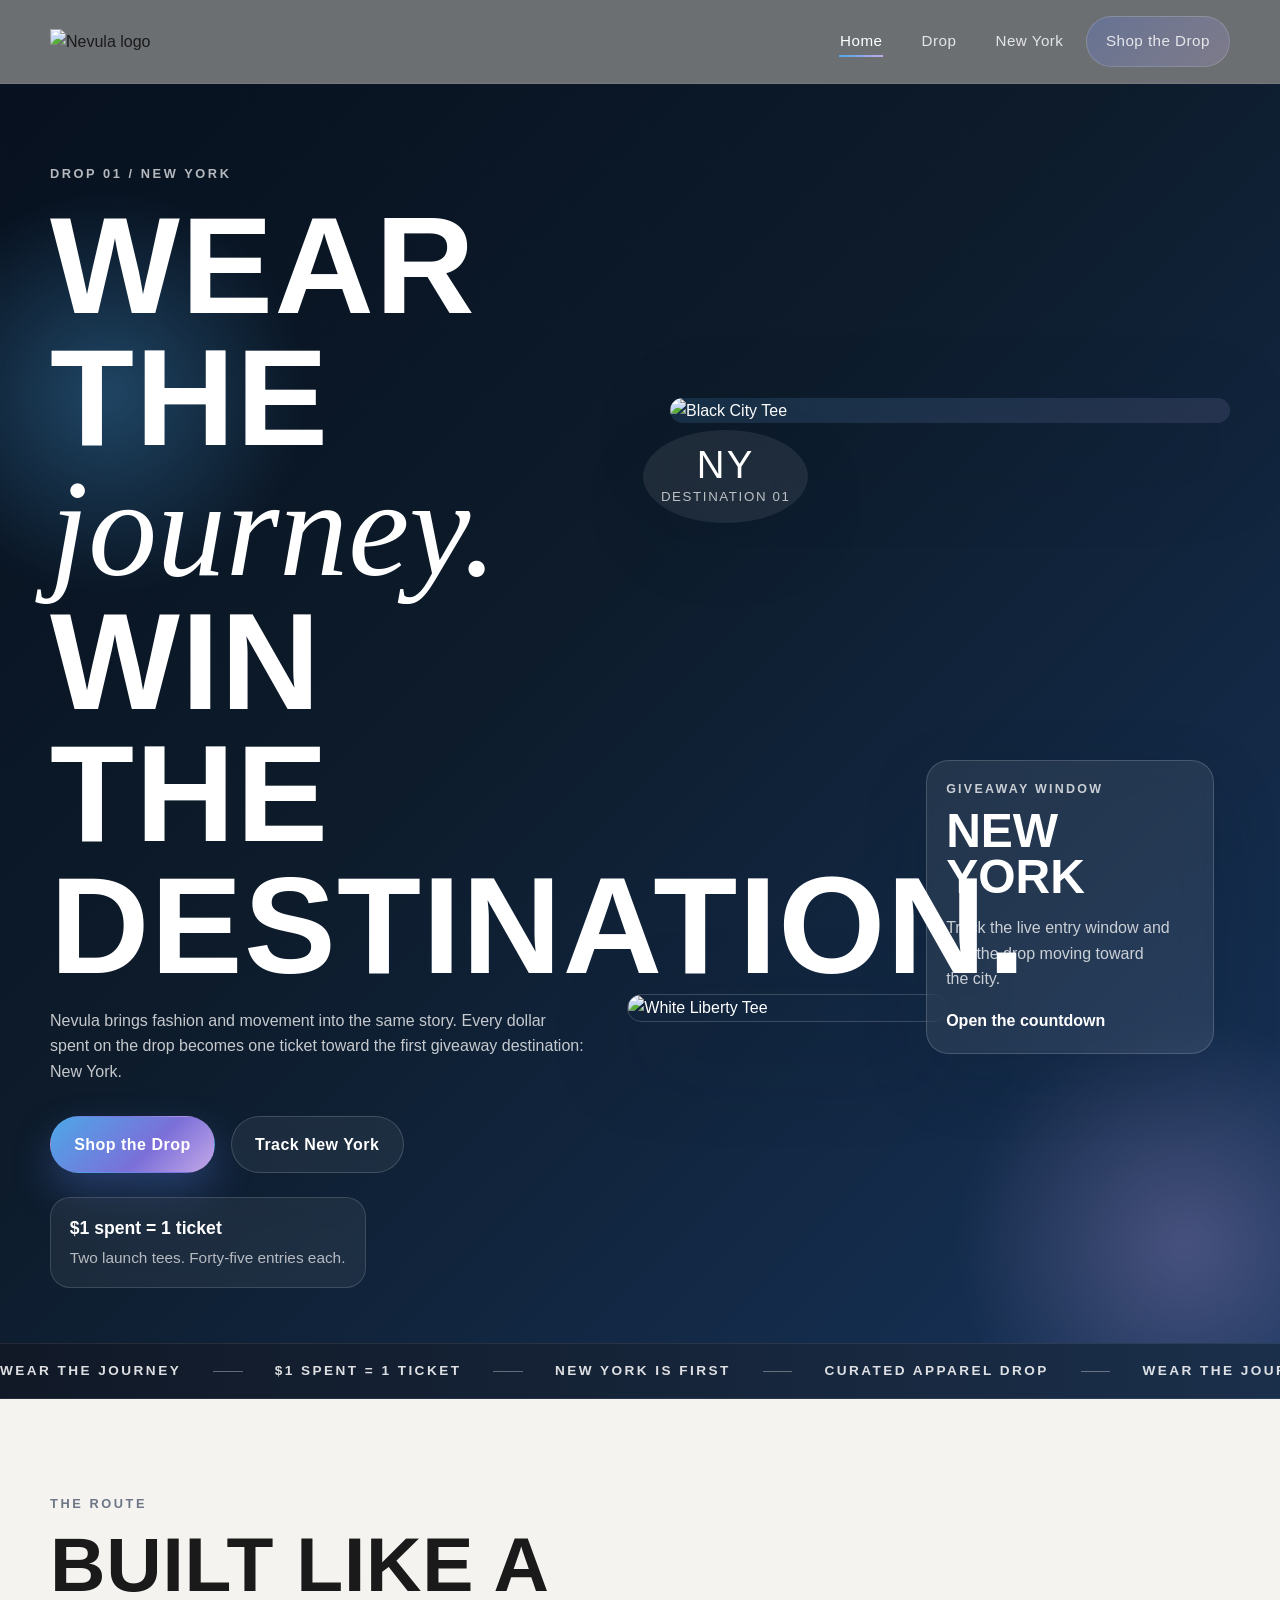
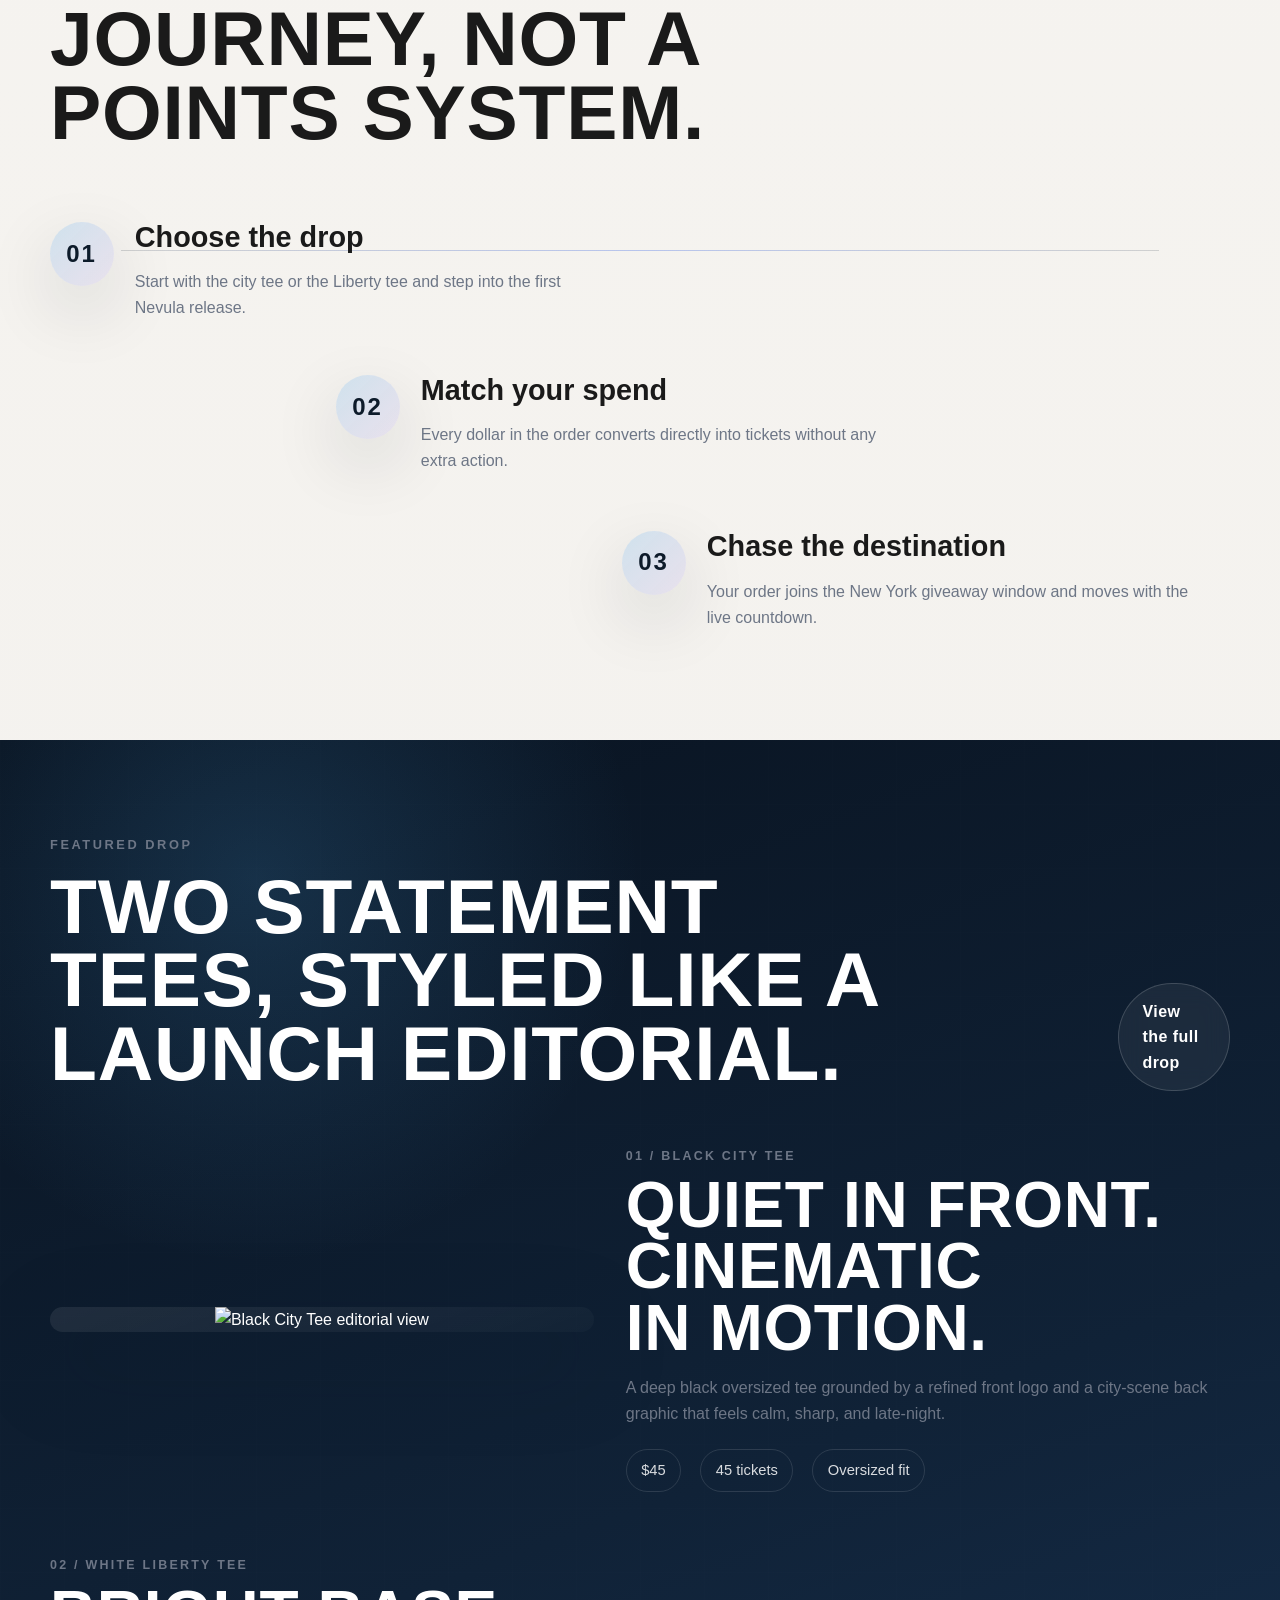
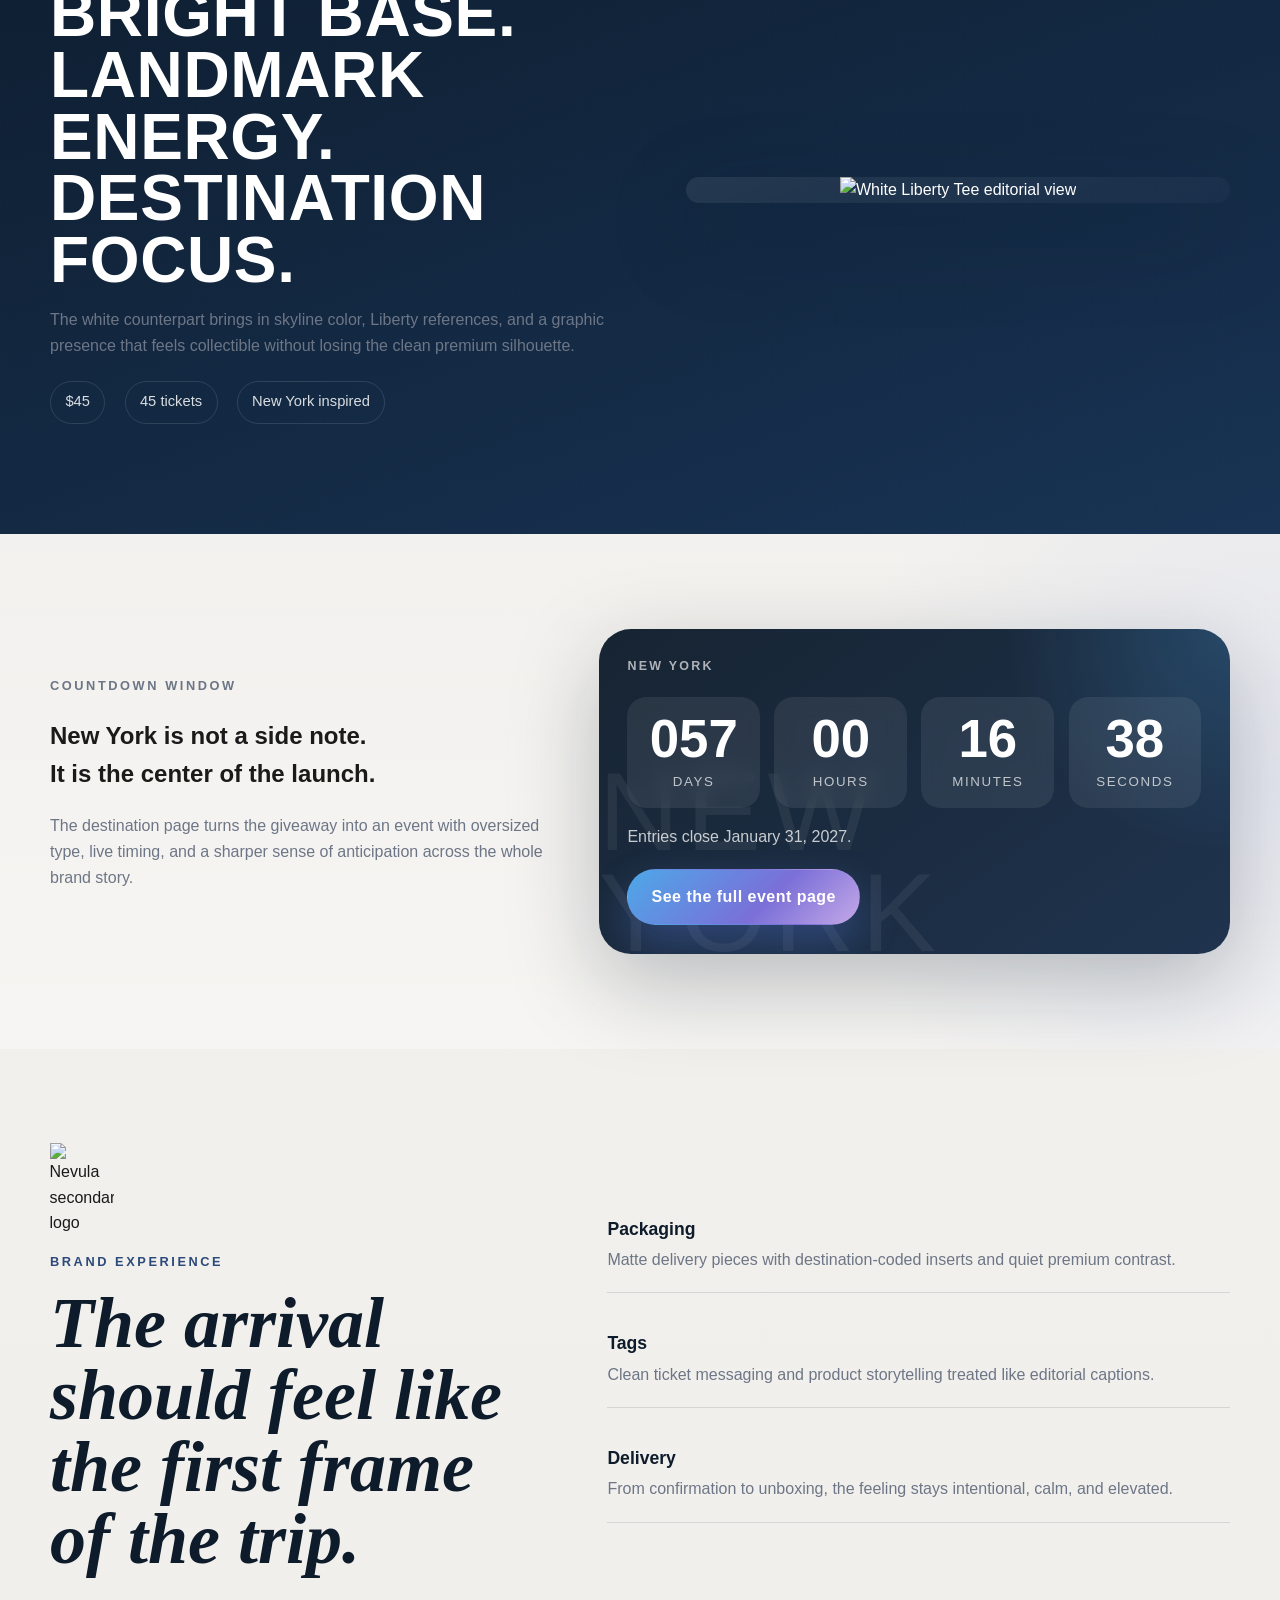
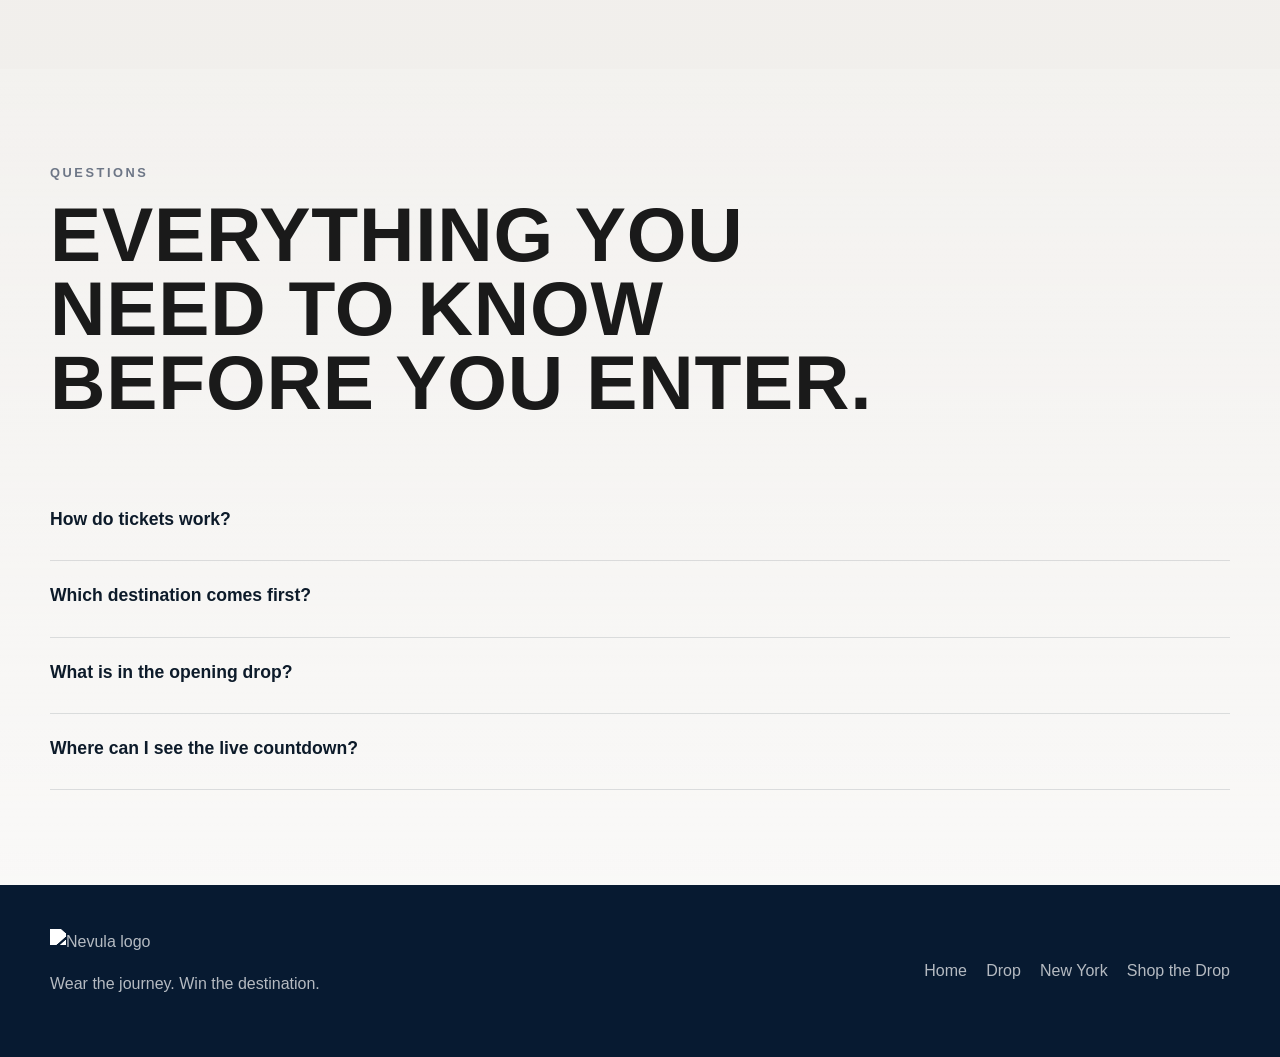
==== index.html @ f8f4d58a "Initial upload of Nevula website" ====
<!DOCTYPE html>
<html lang="en">
<head>
  <meta charset="UTF-8">
  <meta name="viewport" content="width=device-width, initial-scale=1.0">
  <meta name="description" content="Nevula is a travel-inspired apparel brand where every dollar spent earns one ticket toward the New York giveaway.">
  <title>Nevula | Wear the journey. Win the destination.</title>
  <link rel="stylesheet" href="style.css">
  <script src="script.js" defer></script>
</head>
<body class="page-home">
  <div class="page-shell">
    <header class="site-header">
      <div class="container header-inner">
        <a class="brand" href="index.html" aria-label="Nevula home">
          <img class="brand-logo" src="imgs/logo_main_dark.png" alt="Nevula logo">
        </a>
        <button class="nav-toggle" type="button" aria-expanded="false" aria-controls="site-nav" data-nav-toggle>
          <span></span>
          <span></span>
          <span></span>
          <span class="sr-only">Toggle navigation</span>
        </button>
        <nav class="site-nav" id="site-nav" data-nav-menu>
          <a class="nav-link is-active" href="index.html">Home</a>
          <a class="nav-link" href="products.html">Drop</a>
          <a class="nav-link" href="countdown.html">New York</a>
          <a class="nav-link nav-link--button" href="products.html#drop-editorial">Shop the Drop</a>
        </nav>
      </div>
    </header>

    <main>
      <section class="hero-launch">
        <div class="hero-launch__ambient hero-launch__ambient--one"></div>
        <div class="hero-launch__ambient hero-launch__ambient--two"></div>
        <div class="hero-launch__mesh"></div>
        <div class="container hero-launch__inner">
          <div class="hero-copy" data-reveal>
            <p class="eyebrow eyebrow--light">Drop 01 / New York</p>
            <h1 class="display-title">
              <span>Wear the</span>
              <span class="display-title__accent">journey.</span>
              <span>Win the</span>
              <span>destination.</span>
            </h1>
            <p class="hero-text hero-text--light">
              Nevula brings fashion and movement into the same story. Every dollar spent on the drop becomes one
              ticket toward the first giveaway destination: New York.
            </p>
            <div class="button-row">
              <a class="button button--primary" href="products.html">Shop the Drop</a>
              <a class="button button--secondary" href="countdown.html">Track New York</a>
            </div>
            <div class="hero-rule">
              <strong>$1 spent = 1 ticket</strong>
              <span>Two launch tees. Forty-five entries each.</span>
            </div>
          </div>

          <div class="hero-composition" data-reveal>
            <div class="hero-stamp" data-parallax="10">
              <span>NY</span>
              <small>Destination 01</small>
            </div>
            <figure class="hero-figure hero-figure--main" data-parallax="18">
              <img src="imgs/black_city_tee.png" alt="Black City Tee">
            </figure>
            <figure class="hero-figure hero-figure--float" data-parallax="12">
              <img src="imgs/white_liberty_tee.png" alt="White Liberty Tee">
            </figure>
            <aside class="giveaway-preview" data-parallax="8">
              <p class="panel-label">Giveaway Window</p>
              <h2>New York</h2>
              <p>Track the live entry window and feel the drop moving toward the city.</p>
              <a class="text-link text-link--light" href="countdown.html">Open the countdown</a>
            </aside>
          </div>
        </div>
      </section>

      <section class="marquee" aria-label="Brand messaging">
        <div class="marquee__track">
          <span>Wear the journey</span>
          <span>$1 spent = 1 ticket</span>
          <span>New York is first</span>
          <span>Curated apparel drop</span>
          <span>Wear the journey</span>
          <span>$1 spent = 1 ticket</span>
          <span>New York is first</span>
          <span>Curated apparel drop</span>
        </div>
      </section>

      <section class="section section--light">
        <div class="container">
          <div class="section-heading" data-reveal>
            <p class="eyebrow">The Route</p>
            <h2>Built like a journey, not a points system.</h2>
          </div>
          <div class="route-flow">
            <article class="route-stop route-stop--left" data-reveal>
              <span class="route-stop__number">01</span>
              <div class="route-stop__body">
                <h3>Choose the drop</h3>
                <p>Start with the city tee or the Liberty tee and step into the first Nevula release.</p>
              </div>
            </article>
            <article class="route-stop route-stop--center" data-reveal>
              <span class="route-stop__number">02</span>
              <div class="route-stop__body">
                <h3>Match your spend</h3>
                <p>Every dollar in the order converts directly into tickets without any extra action.</p>
              </div>
            </article>
            <article class="route-stop route-stop--right" data-reveal>
              <span class="route-stop__number">03</span>
              <div class="route-stop__body">
                <h3>Chase the destination</h3>
                <p>Your order joins the New York giveaway window and moves with the live countdown.</p>
              </div>
            </article>
          </div>
        </div>
      </section>

      <section class="section section--dark section--drop">
        <div class="container">
          <div class="section-heading section-heading--split" data-reveal>
            <div>
              <p class="eyebrow eyebrow--light">Featured Drop</p>
              <h2>Two statement tees, styled like a launch editorial.</h2>
            </div>
            <a class="button button--secondary button--compact" href="products.html">View the full drop</a>
          </div>

          <article class="lookbook lookbook--dark" data-reveal>
            <div class="lookbook__media" data-parallax="10">
              <img src="imgs/black_city_tee.png" alt="Black City Tee editorial view">
            </div>
            <div class="lookbook__copy">
              <p class="lookbook__index">01 / Black City Tee</p>
              <h3>Quiet in front. Cinematic in motion.</h3>
              <p>
                A deep black oversized tee grounded by a refined front logo and a city-scene back graphic that feels
                calm, sharp, and late-night.
              </p>
              <div class="lookbook__meta">
                <span>$45</span>
                <span>45 tickets</span>
                <span>Oversized fit</span>
              </div>
            </div>
          </article>

          <article class="lookbook lookbook--light" data-reveal>
            <div class="lookbook__copy">
              <p class="lookbook__index">02 / White Liberty Tee</p>
              <h3>Bright base. Landmark energy. Destination focus.</h3>
              <p>
                The white counterpart brings in skyline color, Liberty references, and a graphic presence that feels
                collectible without losing the clean premium silhouette.
              </p>
              <div class="lookbook__meta">
                <span>$45</span>
                <span>45 tickets</span>
                <span>New York inspired</span>
              </div>
            </div>
            <div class="lookbook__media" data-parallax="10">
              <img src="imgs/white_liberty_tee.png" alt="White Liberty Tee editorial view">
            </div>
          </article>
        </div>
      </section>

      <section class="section section--event">
        <div class="container event-preview">
          <div class="event-preview__copy" data-reveal>
            <p class="eyebrow">Countdown Window</p>
            <h2>New York is not a side note. It is the center of the launch.</h2>
            <p>
              The destination page turns the giveaway into an event with oversized type, live timing, and a sharper
              sense of anticipation across the whole brand story.
            </p>
          </div>

          <div class="event-preview__panel" data-reveal data-countdown-target="2027-01-31T23:59:59-05:00">
            <p class="event-preview__city">New York</p>
            <div class="countdown countdown--inline">
              <div class="countdown__slot">
                <span data-countdown-part="days">000</span>
                <small>Days</small>
              </div>
              <div class="countdown__slot">
                <span data-countdown-part="hours">00</span>
                <small>Hours</small>
              </div>
              <div class="countdown__slot">
                <span data-countdown-part="minutes">00</span>
                <small>Minutes</small>
              </div>
              <div class="countdown__slot">
                <span data-countdown-part="seconds">00</span>
                <small>Seconds</small>
              </div>
            </div>
            <p class="countdown-note" data-countdown-note>Entries close January 31, 2027.</p>
            <a class="button button--primary button--compact" href="countdown.html">See the full event page</a>
          </div>
        </div>
      </section>

      <section class="section section--light section--experience">
        <div class="container experience-story">
          <div class="experience-story__lead" data-reveal>
            <img class="experience-story__mark" src="imgs/logo_second.png" alt="Nevula secondary logo">
            <p class="eyebrow">Brand Experience</p>
            <h2>The arrival should feel like the first frame of the trip.</h2>
          </div>
          <div class="experience-story__details" data-reveal>
            <div class="experience-line">
              <strong>Packaging</strong>
              <span>Matte delivery pieces with destination-coded inserts and quiet premium contrast.</span>
            </div>
            <div class="experience-line">
              <strong>Tags</strong>
              <span>Clean ticket messaging and product storytelling treated like editorial captions.</span>
            </div>
            <div class="experience-line">
              <strong>Delivery</strong>
              <span>From confirmation to unboxing, the feeling stays intentional, calm, and elevated.</span>
            </div>
          </div>
        </div>
      </section>

      <section class="section section--faq">
        <div class="container faq-shell">
          <div class="section-heading" data-reveal>
            <p class="eyebrow">Questions</p>
            <h2>Everything you need to know before you enter.</h2>
          </div>
          <div class="faq-list" data-reveal>
            <article class="faq-item">
              <button class="faq-question" type="button" aria-expanded="false">How do tickets work?</button>
              <div class="faq-answer" hidden>
                <p>Every dollar spent equals one ticket, so a $45 tee earns 45 tickets automatically.</p>
              </div>
            </article>
            <article class="faq-item">
              <button class="faq-question" type="button" aria-expanded="false">Which destination comes first?</button>
              <div class="faq-answer" hidden>
                <p>New York leads the first giveaway and sets the tone for the launch collection.</p>
              </div>
            </article>
            <article class="faq-item">
              <button class="faq-question" type="button" aria-expanded="false">What is in the opening drop?</button>
              <div class="faq-answer" hidden>
                <p>The launch includes the Black City Tee and the White Liberty Tee, both priced at $45.</p>
              </div>
            </article>
            <article class="faq-item">
              <button class="faq-question" type="button" aria-expanded="false">Where can I see the live countdown?</button>
              <div class="faq-answer" hidden>
                <p>The countdown page keeps the New York entry window front and center with live timing.</p>
              </div>
            </article>
          </div>
        </div>
      </section>
    </main>

    <footer class="site-footer">
      <div class="container footer-inner">
        <div>
          <img class="footer-logo" src="imgs/logo_main_dark.png" alt="Nevula logo">
          <p>Wear the journey. Win the destination.</p>
        </div>
        <div class="footer-links">
          <a href="index.html">Home</a>
          <a href="products.html">Drop</a>
          <a href="countdown.html">New York</a>
          <a href="products.html#drop-editorial">Shop the Drop</a>
        </div>
      </div>
    </footer>
  </div>
</body>
</html>
---- style.css ----
:root {
  --sky-blue: #4da8e8;
  --periwinkle: #5b7fe8;
  --lavender-blue: #7b6fd8;
  --soft-lilac: #c4a8e8;
  --deep-navy: #0d1b2a;
  --navy-dark: #1b2f4e;
  --navy-mid: #2b4a7a;
  --white: #ffffff;
  --warm-white: #f0eeeb;
  --near-black: #1a1a1a;
  --muted-text: #6d7686;
  --border-soft: rgba(255, 255, 255, 0.12);
  --border-dark: rgba(13, 27, 42, 0.12);
  --shadow-soft: 0 24px 70px rgba(13, 27, 42, 0.14);
  --shadow-strong: 0 30px 90px rgba(13, 27, 42, 0.26);
  --radius-lg: 2rem;
  --radius-md: 1.4rem;
  --radius-sm: 0.95rem;
  --container: min(1180px, calc(100% - 2rem));
}

*,
*::before,
*::after {
  box-sizing: border-box;
}

html {
  scroll-behavior: smooth;
}

body {
  margin: 0;
  font-family: "Avenir Next", "Helvetica Neue", "Segoe UI", sans-serif;
  color: var(--near-black);
  background:
    radial-gradient(circle at 10% 10%, rgba(77, 168, 232, 0.12), transparent 28rem),
    radial-gradient(circle at 90% 18%, rgba(196, 168, 232, 0.18), transparent 24rem),
    linear-gradient(180deg, #f7f5f1 0%, var(--warm-white) 100%);
  line-height: 1.6;
  overflow-x: clip;
}

h1,
h2,
h3,
.display-title {
  text-wrap: balance;
}

p {
  text-wrap: pretty;
}

img {
  display: block;
  max-width: 100%;
}

a {
  color: inherit;
  text-decoration: none;
}

button,
select {
  font: inherit;
}

button {
  cursor: pointer;
}

button,
a,
select {
  transition:
    transform 0.3s ease,
    background-color 0.3s ease,
    color 0.3s ease,
    border-color 0.3s ease,
    box-shadow 0.3s ease,
    opacity 0.3s ease;
}

:focus-visible {
  outline: 3px solid rgba(77, 168, 232, 0.32);
  outline-offset: 4px;
}

.sr-only {
  position: absolute;
  width: 1px;
  height: 1px;
  padding: 0;
  margin: -1px;
  overflow: hidden;
  clip: rect(0, 0, 0, 0);
  white-space: nowrap;
  border: 0;
}

.container {
  width: var(--container);
  margin: 0 auto;
}

.page-shell {
  min-height: 100vh;
}

.site-header {
  position: sticky;
  top: 0;
  z-index: 50;
  background: rgba(7, 14, 24, 0.58);
  border-bottom: 1px solid rgba(255, 255, 255, 0.08);
  backdrop-filter: blur(18px);
}

.site-header.is-scrolled {
  background: rgba(7, 14, 24, 0.78);
  border-bottom-color: rgba(255, 255, 255, 0.12);
}

.header-inner {
  display: flex;
  align-items: center;
  justify-content: space-between;
  gap: 1rem;
  min-height: 5.2rem;
}

.brand {
  display: inline-flex;
  align-items: center;
}

.brand-logo {
  width: clamp(112px, 15vw, 150px);
  height: auto;
}

.site-nav {
  display: flex;
  align-items: center;
  gap: 0.35rem;
}

.nav-link {
  position: relative;
  display: inline-flex;
  align-items: center;
  justify-content: center;
  min-height: 2.9rem;
  padding: 0.75rem 1.05rem;
  border-radius: 999px;
  color: rgba(255, 255, 255, 0.82);
  font-size: 0.95rem;
  letter-spacing: 0.03em;
}

.nav-link::after {
  content: "";
  position: absolute;
  right: 1rem;
  bottom: 0.55rem;
  left: 1rem;
  height: 2px;
  transform: scaleX(0);
  transform-origin: center;
  background: linear-gradient(90deg, var(--sky-blue), var(--soft-lilac));
  transition: transform 0.3s ease;
}

.nav-link:hover,
.nav-link.is-active {
  color: var(--white);
}

.nav-link:hover::after,
.nav-link.is-active::after {
  transform: scaleX(1);
}

.nav-link--button {
  padding-inline: 1.2rem;
  border: 1px solid rgba(255, 255, 255, 0.16);
  background: linear-gradient(135deg, rgba(91, 127, 232, 0.28), rgba(196, 168, 232, 0.2));
}

.nav-link--button::after {
  display: none;
}

.nav-link--button:hover {
  border-color: rgba(255, 255, 255, 0.24);
  background: linear-gradient(135deg, rgba(91, 127, 232, 0.4), rgba(196, 168, 232, 0.28));
  box-shadow: 0 14px 34px rgba(91, 127, 232, 0.2);
}

.nav-toggle {
  display: none;
  width: 3rem;
  height: 3rem;
  padding: 0.65rem;
  border: 1px solid rgba(255, 255, 255, 0.14);
  border-radius: 999px;
  background: rgba(255, 255, 255, 0.06);
}

.nav-toggle span:not(.sr-only) {
  display: block;
  width: 100%;
  height: 2px;
  margin: 5px 0;
  border-radius: 999px;
  background: var(--white);
}

.eyebrow {
  margin: 0 0 0.9rem;
  font-size: 0.8rem;
  font-weight: 700;
  letter-spacing: 0.2em;
  text-transform: uppercase;
  color: var(--navy-mid);
}

.eyebrow--light {
  color: rgba(255, 255, 255, 0.7);
}

.display-title,
.section-heading h2,
.lookbook__copy h3,
.product-feature__meta h2,
.page-hero__copy h1,
.event-hero__headline h1 {
  margin: 0;
  font-family: "Arial Narrow", "Avenir Next Condensed", "Futura", sans-serif;
  letter-spacing: 0.01em;
  line-height: 0.96;
  text-transform: uppercase;
}

.display-title {
  font-size: clamp(3.8rem, 11vw, 8.6rem);
}

.display-title span {
  display: block;
}

.display-title__accent {
  font-family: Georgia, "Times New Roman", serif;
  font-style: italic;
  font-weight: 500;
  text-transform: none;
  letter-spacing: 0;
}

.hero-text,
.section-heading p,
.lookbook__copy p,
.product-feature__meta p,
.event-preview__copy p,
.route-stop__body p,
.experience-line span,
.faq-answer p,
.page-hero__stat p,
.event-pillar strong,
.enter-route__step p,
.giveaway-preview p,
.ticket-desk__focus span {
  color: var(--muted-text);
}

.hero-text--light,
.page-hero__copy .hero-text,
.event-hero__headline .hero-text,
.giveaway-preview p,
.countdown-note,
.page-hero__stat p,
.event-pillar strong {
  color: rgba(255, 255, 255, 0.76);
}

.button-row {
  display: flex;
  flex-wrap: wrap;
  gap: 1rem;
  margin: 2rem 0 1.5rem;
}

.button {
  position: relative;
  display: inline-flex;
  align-items: center;
  justify-content: center;
  min-height: 3.5rem;
  padding: 0.9rem 1.45rem;
  border: 1px solid transparent;
  border-radius: 999px;
  font-weight: 700;
  letter-spacing: 0.03em;
  overflow: hidden;
}

.button:hover {
  transform: translateY(-2px) scale(1.01);
}

.button--primary {
  background: linear-gradient(135deg, var(--sky-blue), var(--lavender-blue) 60%, var(--soft-lilac));
  color: var(--white);
  box-shadow: 0 18px 40px rgba(91, 127, 232, 0.32);
}

.button--primary:hover {
  box-shadow: 0 24px 54px rgba(91, 127, 232, 0.38);
  filter: saturate(1.08);
}

.button--secondary {
  border-color: rgba(255, 255, 255, 0.16);
  background: rgba(255, 255, 255, 0.06);
  color: var(--white);
  backdrop-filter: blur(12px);
}

.button--secondary:hover {
  border-color: rgba(255, 255, 255, 0.28);
  background: rgba(255, 255, 255, 0.12);
  box-shadow: 0 18px 40px rgba(13, 27, 42, 0.18);
}

.button--ghost {
  border-color: var(--border-dark);
  background: rgba(255, 255, 255, 0.82);
  color: var(--deep-navy);
}

.button--ghost:hover {
  border-color: rgba(91, 127, 232, 0.22);
  background: var(--white);
  box-shadow: 0 16px 38px rgba(13, 27, 42, 0.12);
}

.button--block {
  width: 100%;
}

.button--compact {
  min-height: 3rem;
}

.text-link {
  font-weight: 700;
  color: var(--navy-mid);
}

.text-link:hover {
  color: var(--periwinkle);
}

.text-link--light {
  color: var(--white);
}

.text-link--light:hover {
  color: var(--sky-blue);
}

.hero-launch,
.page-hero,
.event-hero {
  position: relative;
  overflow: hidden;
  isolation: isolate;
  background:
    linear-gradient(135deg, #07111f 0%, #0d1b2a 42%, #17335a 100%);
  color: var(--white);
}

.hero-launch {
  min-height: calc(100vh - 5.2rem);
  padding: 5rem 0 3.5rem;
}

.hero-launch__inner,
.page-hero__inner,
.event-hero__inner {
  position: relative;
  display: grid;
  gap: 2rem;
  z-index: 2;
}

.hero-launch__inner {
  grid-template-columns: minmax(0, 0.95fr) minmax(340px, 1.05fr);
  align-items: center;
}

.hero-launch__ambient,
.page-hero__ambient,
.event-hero__ambient {
  position: absolute;
  border-radius: 50%;
  filter: blur(10px);
  opacity: 0.8;
  animation: drift 16s ease-in-out infinite alternate;
}

.hero-launch__ambient--one,
.page-hero__ambient--one,
.event-hero__ambient--one {
  top: 8%;
  left: -8%;
  width: 26rem;
  height: 26rem;
  background: radial-gradient(circle, rgba(77, 168, 232, 0.42), transparent 68%);
}

.hero-launch__ambient--two,
.page-hero__ambient--two,
.event-hero__ambient--two {
  right: -10%;
  bottom: -10%;
  width: 28rem;
  height: 28rem;
  background: radial-gradient(circle, rgba(196, 168, 232, 0.36), transparent 72%);
  animation-duration: 20s;
}

.hero-launch__mesh {
  position: absolute;
  inset: 0;
  background:
    linear-gradient(rgba(255, 255, 255, 0.05) 1px, transparent 1px),
    linear-gradient(90deg, rgba(255, 255, 255, 0.05) 1px, transparent 1px);
  background-size: 5rem 5rem;
  mask-image: linear-gradient(180deg, rgba(0, 0, 0, 0.62), transparent 90%);
  opacity: 0.2;
}

.hero-copy {
  position: relative;
  z-index: 1;
}

.hero-rule {
  display: inline-flex;
  flex-direction: column;
  gap: 0.25rem;
  padding: 1rem 1.2rem;
  border: 1px solid rgba(255, 255, 255, 0.14);
  border-radius: 1.25rem;
  background: rgba(255, 255, 255, 0.06);
  backdrop-filter: blur(14px);
}

.hero-rule strong {
  font-size: 1.1rem;
}

.hero-rule span {
  color: rgba(255, 255, 255, 0.68);
  font-size: 0.96rem;
}

.hero-composition {
  position: relative;
  min-height: 41rem;
}

.hero-figure,
.lookbook__media,
.product-feature__media {
  border-radius: calc(var(--radius-lg) + 0.6rem);
  overflow: hidden;
  box-shadow: var(--shadow-strong);
}

.hero-figure {
  position: absolute;
  margin: 0;
}

.hero-figure img {
  width: 100%;
  height: auto;
  transition: transform 0.55s ease;
}

.lookbook__media,
.product-feature__media {
  display: flex;
  align-items: flex-start;
  justify-content: center;
}

.lookbook__media img,
.product-feature__media img {
  width: auto;
  max-width: 100%;
  height: auto;
  object-fit: contain;
  margin-inline: auto;
  transition: transform 0.55s ease;
}

.hero-figure--main {
  top: 0;
  right: 0;
  width: min(100%, 35rem);
  background: linear-gradient(160deg, rgba(77, 168, 232, 0.16), rgba(196, 168, 232, 0.12));
}

.hero-figure--float {
  bottom: 2rem;
  left: 0;
  width: min(58%, 20rem);
  border: 1px solid rgba(255, 255, 255, 0.18);
}

.hero-stamp {
  position: absolute;
  top: 2rem;
  left: 1rem;
  z-index: 3;
  display: inline-flex;
  flex-direction: column;
  gap: 0.1rem;
  padding: 1rem 1.1rem;
  border-radius: 50%;
  background: rgba(255, 255, 255, 0.08);
  backdrop-filter: blur(16px);
  text-align: center;
  box-shadow: var(--shadow-soft);
}

.hero-stamp span {
  font-family: "Arial Narrow", "Avenir Next Condensed", sans-serif;
  font-size: 2.4rem;
  line-height: 1;
  letter-spacing: 0.06em;
}

.hero-stamp small {
  color: rgba(255, 255, 255, 0.7);
  letter-spacing: 0.12em;
  text-transform: uppercase;
}

.giveaway-preview {
  position: absolute;
  right: 1rem;
  bottom: 0;
  z-index: 3;
  width: min(100%, 18rem);
  padding: 1.2rem;
  border: 1px solid rgba(255, 255, 255, 0.16);
  border-radius: 1.4rem;
  background: rgba(255, 255, 255, 0.08);
  backdrop-filter: blur(16px);
  box-shadow: var(--shadow-soft);
}

.giveaway-preview h2 {
  margin: 0 0 0.45rem;
  font-family: "Arial Narrow", "Avenir Next Condensed", sans-serif;
  font-size: clamp(2rem, 5vw, 3rem);
  line-height: 0.95;
  text-transform: uppercase;
}

.panel-label,
.page-hero__label,
.lookbook__index,
.product-feature__index,
.event-preview__city,
.event-countdown__date,
.ticket-row small,
.event-pillar span {
  margin: 0 0 0.5rem;
  font-size: 0.78rem;
  font-weight: 700;
  letter-spacing: 0.18em;
  text-transform: uppercase;
}

.marquee {
  position: relative;
  overflow: hidden;
  padding: 1rem 0;
  border-block: 1px solid rgba(255, 255, 255, 0.08);
  background: linear-gradient(90deg, rgba(12, 20, 34, 0.98), rgba(22, 43, 71, 0.98));
  color: rgba(255, 255, 255, 0.86);
}

.marquee--dark {
  background: linear-gradient(90deg, #09121f, #122742);
}

.marquee__track {
  display: flex;
  gap: 2rem;
  width: max-content;
  min-width: 100%;
  animation: marquee 22s linear infinite;
}

.marquee__track span {
  display: inline-flex;
  align-items: center;
  gap: 2rem;
  font-size: 0.85rem;
  font-weight: 700;
  letter-spacing: 0.18em;
  text-transform: uppercase;
  white-space: nowrap;
}

.marquee__track span::after {
  content: "";
  width: 1.85rem;
  height: 1px;
  background: rgba(255, 255, 255, 0.34);
}

.section {
  position: relative;
  padding: clamp(4.75rem, 8vw, 5.9rem) 0;
}

.section--light {
  background: transparent;
}

.section--dark {
  background:
    radial-gradient(circle at 20% 10%, rgba(77, 168, 232, 0.18), transparent 24rem),
    linear-gradient(160deg, #091320, #102237 54%, #183354 100%);
  color: var(--white);
}

.section--drop::before,
.section--math::before {
  content: "";
  position: absolute;
  inset: 0;
  background:
    linear-gradient(rgba(255, 255, 255, 0.04) 1px, transparent 1px),
    linear-gradient(90deg, rgba(255, 255, 255, 0.04) 1px, transparent 1px);
  background-size: 4rem 4rem;
  opacity: 0.16;
  pointer-events: none;
}

.section--event {
  background:
    linear-gradient(180deg, rgba(255, 255, 255, 0.05), rgba(255, 255, 255, 0.34)),
    radial-gradient(circle at right center, rgba(91, 127, 232, 0.12), transparent 28rem);
}

.section--faq {
  background: linear-gradient(180deg, rgba(255, 255, 255, 0.18), rgba(255, 255, 255, 0.62));
}

.section-heading {
  position: relative;
  z-index: 1;
  max-width: 52rem;
  margin-bottom: 2.5rem;
}

.section-heading h2 {
  font-size: clamp(2.6rem, 6vw, 5rem);
}

.section-heading--split {
  display: flex;
  align-items: end;
  justify-content: space-between;
  gap: 1.5rem;
  max-width: none;
}

.route-flow {
  position: relative;
  display: grid;
  gap: 1.5rem;
  padding-top: 2rem;
}

.route-flow::before {
  content: "";
  position: absolute;
  top: 3.8rem;
  right: 6%;
  left: 6%;
  height: 1px;
  background: linear-gradient(90deg, rgba(13, 27, 42, 0.16), rgba(91, 127, 232, 0.4), rgba(13, 27, 42, 0.16));
}

.route-stop {
  position: relative;
  display: grid;
  grid-template-columns: auto 1fr;
  gap: 1.3rem;
  align-items: start;
  padding: 0;
}

.route-stop--left {
  width: min(38rem, 100%);
}

.route-stop--center {
  width: min(38rem, 100%);
  justify-self: center;
  margin-top: 0.9rem;
}

.route-stop--right {
  width: min(38rem, 100%);
  justify-self: end;
  margin-top: 1.1rem;
}

.route-stop__number {
  display: inline-flex;
  align-items: center;
  justify-content: center;
  width: 4rem;
  height: 4rem;
  border-radius: 50%;
  background: linear-gradient(135deg, rgba(77, 168, 232, 0.22), rgba(196, 168, 232, 0.24));
  color: var(--deep-navy);
  font-family: "Arial Narrow", "Avenir Next Condensed", sans-serif;
  font-size: 1.5rem;
  font-weight: 700;
  letter-spacing: 0.08em;
  box-shadow: var(--shadow-soft);
}

.route-stop__body h3,
.enter-route__step h3,
.faq-question,
.ticket-desk h2,
.giveaway-preview h2 {
  margin: 0 0 0.45rem;
}

.route-stop__body h3,
.enter-route__step h3 {
  font-size: clamp(1.35rem, 3vw, 1.8rem);
  line-height: 1.1;
}

.lookbook {
  position: relative;
  z-index: 1;
  display: grid;
  align-items: center;
  gap: 2rem;
  margin-bottom: 2rem;
}

.lookbook:last-child {
  margin-bottom: 0;
}

.lookbook--dark {
  grid-template-columns: minmax(340px, 0.9fr) minmax(0, 1fr);
}

.lookbook--light {
  grid-template-columns: minmax(0, 1fr) minmax(340px, 0.9fr);
}

.lookbook__media {
  background: linear-gradient(160deg, rgba(255, 255, 255, 0.08), rgba(255, 255, 255, 0.02));
}

.lookbook__copy {
  padding: 1rem 0;
}

.lookbook__copy h3 {
  font-size: clamp(2.1rem, 5vw, 4rem);
}

.lookbook__index {
  color: rgba(255, 255, 255, 0.62);
}

.lookbook__meta,
.product-feature__details {
  display: flex;
  flex-wrap: wrap;
  gap: 0.75rem 1.2rem;
  margin-top: 1.4rem;
}

.lookbook__meta span,
.product-feature__details span {
  display: inline-flex;
  padding: 0.55rem 0.9rem;
  border: 1px solid rgba(255, 255, 255, 0.12);
  border-radius: 999px;
  color: rgba(255, 255, 255, 0.84);
  font-size: 0.92rem;
}

.event-preview {
  display: grid;
  grid-template-columns: minmax(0, 0.9fr) minmax(360px, 1.1fr);
  gap: 2rem;
  align-items: center;
}

.event-preview__panel {
  position: relative;
  padding: 1.8rem;
  border-radius: 2rem;
  background:
    radial-gradient(circle at top right, rgba(77, 168, 232, 0.22), transparent 14rem),
    linear-gradient(145deg, rgba(13, 27, 42, 0.96), rgba(22, 43, 71, 0.96));
  color: var(--white);
  box-shadow: var(--shadow-strong);
  overflow: hidden;
}

.event-preview__panel::before {
  content: "NEW YORK";
  position: absolute;
  right: -0.3rem;
  bottom: -0.6rem;
  color: rgba(255, 255, 255, 0.06);
  font-family: "Arial Narrow", "Avenir Next Condensed", sans-serif;
  font-size: clamp(3.8rem, 12vw, 7rem);
  line-height: 0.9;
  letter-spacing: 0.06em;
}

.event-preview__city {
  position: relative;
  z-index: 1;
  color: rgba(255, 255, 255, 0.65);
}

.countdown {
  position: relative;
  z-index: 1;
  display: grid;
  gap: 0.9rem;
}

.countdown--inline {
  grid-template-columns: repeat(4, minmax(0, 1fr));
  margin: 1.2rem 0 1rem;
}

.countdown__slot {
  padding: 1rem 0.45rem;
  border-radius: 1.2rem;
  background: rgba(255, 255, 255, 0.08);
  text-align: center;
  backdrop-filter: blur(10px);
}

.countdown__slot span {
  display: block;
  font-family: "Arial Narrow", "Avenir Next Condensed", sans-serif;
  font-size: clamp(2rem, 5vw, 3.3rem);
  font-weight: 700;
  line-height: 1;
}

.countdown__slot small {
  display: block;
  margin-top: 0.35rem;
  color: rgba(255, 255, 255, 0.7);
  letter-spacing: 0.12em;
  text-transform: uppercase;
}

.countdown-note {
  position: relative;
  z-index: 1;
  margin: 0 0 1.2rem;
}

.experience-story {
  display: grid;
  grid-template-columns: minmax(0, 0.9fr) minmax(0, 1.1fr);
  gap: 3rem;
  align-items: center;
}

.experience-story__lead h2 {
  margin: 0;
  font-family: Georgia, "Times New Roman", serif;
  font-size: clamp(2.5rem, 6vw, 4.5rem);
  line-height: 1;
  font-style: italic;
  color: var(--deep-navy);
}

.experience-story__mark {
  width: 4rem;
  margin-bottom: 1rem;
}

.experience-story__details {
  display: grid;
  gap: 1rem;
}

.experience-line {
  display: grid;
  gap: 0.25rem;
  padding: 1.25rem 0;
  border-bottom: 1px solid rgba(13, 27, 42, 0.12);
}

.experience-line strong {
  font-size: 1.1rem;
  color: var(--deep-navy);
}

.faq-shell {
  display: grid;
  gap: 1.6rem;
}

.faq-list {
  display: grid;
  gap: 0;
}

.faq-item {
  border-bottom: 1px solid rgba(13, 27, 42, 0.12);
}

.faq-question {
  width: 100%;
  padding: 1.25rem 0;
  border: 0;
  background: transparent;
  color: var(--deep-navy);
  text-align: left;
  font-size: 1.1rem;
  font-weight: 700;
}

.faq-answer {
  padding: 0 0 1.1rem;
}

.faq-item.is-open .faq-question {
  color: var(--navy-mid);
}

.site-footer {
  padding: 2.8rem 0;
  background: #071a31;
  color: rgba(255, 255, 255, 0.7);
}

.footer-inner {
  display: grid;
  grid-template-columns: minmax(0, 1fr) auto;
  gap: 1.5rem;
  align-items: center;
}

.footer-logo {
  width: 132px;
  margin-bottom: 0.75rem;
  filter: brightness(0) invert(1);
}

.footer-links {
  display: flex;
  flex-wrap: wrap;
  gap: 1rem 1.2rem;
}

.footer-links a:hover {
  color: var(--white);
}

.page-hero {
  padding: 5rem 0 3rem;
}

.page-hero__inner {
  grid-template-columns: minmax(0, 1fr) minmax(280px, 0.5fr);
  align-items: end;
}

.page-hero__copy h1 {
  font-size: clamp(3rem, 8vw, 6.2rem);
}

.page-hero__stat {
  padding: 1.5rem;
  border: 1px solid rgba(255, 255, 255, 0.14);
  border-radius: 1.5rem;
  background: rgba(255, 255, 255, 0.07);
  box-shadow: var(--shadow-soft);
  backdrop-filter: blur(14px);
}

.page-hero__stat strong {
  display: block;
  font-size: clamp(2rem, 6vw, 3rem);
  line-height: 1;
}

.page-hero__label,
.event-countdown__date {
  color: rgba(255, 255, 255, 0.6);
}

.drop-layout {
  display: grid;
  grid-template-columns: minmax(300px, 0.44fr) minmax(0, 1fr);
  gap: 2.4rem;
  align-items: start;
}

.ticket-desk {
  position: sticky;
  top: 6.5rem;
  padding: 1.75rem;
  border-radius: 1.6rem;
  background:
    linear-gradient(160deg, rgba(255, 255, 255, 0.94), rgba(255, 255, 255, 0.82)),
    linear-gradient(135deg, rgba(77, 168, 232, 0.14), rgba(196, 168, 232, 0.12));
  box-shadow: var(--shadow-soft);
}

.ticket-desk__row,
.ticket-desk__focus {
  display: flex;
  align-items: center;
  justify-content: space-between;
  gap: 1rem;
  padding: 1rem 0;
  border-top: 1px solid rgba(13, 27, 42, 0.1);
}

.ticket-desk__row strong,
.ticket-desk__focus strong {
  color: var(--deep-navy);
  font-size: 1.35rem;
}

.ticket-desk__focus {
  margin-bottom: 1.2rem;
}

.drop-editorial {
  display: grid;
  gap: 2.5rem;
}

.product-feature {
  display: grid;
  gap: 2rem;
  align-items: center;
  padding: 1.55rem;
  border-radius: 2rem;
  overflow: hidden;
  box-shadow: var(--shadow-soft);
}

.product-feature--dark {
  grid-template-columns: minmax(0, 0.92fr) minmax(320px, 1.08fr);
  background:
    radial-gradient(circle at top left, rgba(77, 168, 232, 0.14), transparent 16rem),
    linear-gradient(145deg, #0c1726, #142840 58%, #18375e);
  color: var(--white);
}

.product-feature--light {
  grid-template-columns: minmax(320px, 1.08fr) minmax(0, 0.92fr);
  background:
    radial-gradient(circle at top right, rgba(196, 168, 232, 0.24), transparent 16rem),
    linear-gradient(145deg, rgba(255, 255, 255, 0.94), rgba(245, 243, 239, 0.9));
}

.product-feature__media {
  background:
    radial-gradient(circle at top, rgba(255, 255, 255, 0.14), transparent 18rem),
    rgba(255, 255, 255, 0.04);
}

.product-feature:hover .product-feature__media img,
.lookbook:hover .lookbook__media img,
.hero-figure:hover img {
  transform: scale(1.04);
}

.product-feature__meta {
  position: relative;
  z-index: 1;
  padding: 1rem 0.5rem;
}

.product-feature__meta h2 {
  font-size: clamp(2.2rem, 5vw, 4.4rem);
}

.product-feature--light .product-feature__meta,
.product-feature--light .product-status,
.product-feature--light .product-feature__index,
.product-feature--light .product-feature__meta p {
  color: var(--near-black);
}

.product-feature--light .product-feature__details span {
  border-color: rgba(13, 27, 42, 0.12);
  color: var(--deep-navy);
}

.product-feature__actions {
  margin-top: 1.2rem;
}

.select-label {
  display: inline-block;
  margin: 1.35rem 0 0.45rem;
  font-weight: 700;
}

.size-select {
  width: 100%;
  min-height: 3.2rem;
  padding: 0.85rem 1rem;
  border: 1px solid rgba(13, 27, 42, 0.12);
  border-radius: 1rem;
  background: rgba(255, 255, 255, 0.92);
  color: var(--deep-navy);
}

.product-status {
  margin: 0.85rem 0 0;
  font-size: 0.93rem;
  color: rgba(255, 255, 255, 0.72);
}

.event-hero {
  padding: 5rem 0 3.6rem;
}

.event-hero__inner {
  grid-template-columns: minmax(0, 0.95fr) minmax(360px, 1.05fr);
  min-height: 34rem;
  align-items: center;
}

.event-hero__headline h1 {
  font-size: clamp(4rem, 12vw, 9rem);
}

.event-hero__headline h1 span {
  display: block;
}

.event-hero__accent {
  font-family: Georgia, "Times New Roman", serif;
  font-style: italic;
  text-transform: none;
}

.event-countdown {
  position: relative;
  padding: 1.8rem;
  border: 1px solid rgba(255, 255, 255, 0.14);
  border-radius: 2rem;
  background:
    radial-gradient(circle at center, rgba(77, 168, 232, 0.2), transparent 24rem),
    rgba(255, 255, 255, 0.08);
  box-shadow: var(--shadow-strong);
  backdrop-filter: blur(16px);
}

.countdown--hero {
  grid-template-columns: repeat(4, minmax(0, 1fr));
  margin: 1rem 0 1.2rem;
}

.countdown__slot--hero {
  padding: 1.35rem 0.5rem;
  background: rgba(255, 255, 255, 0.1);
}

.countdown__slot--hero span {
  font-size: clamp(2.5rem, 7vw, 4.6rem);
}

.event-detail-grid {
  display: grid;
  gap: 2rem;
}

.event-pillars {
  display: grid;
  grid-template-columns: repeat(3, minmax(0, 1fr));
  gap: 1rem;
}

.event-pillar {
  padding: 1.6rem;
  border-radius: 1.5rem;
  background:
    linear-gradient(145deg, rgba(255, 255, 255, 0.94), rgba(255, 255, 255, 0.8)),
    linear-gradient(135deg, rgba(77, 168, 232, 0.14), rgba(196, 168, 232, 0.16));
  box-shadow: var(--shadow-soft);
}

.event-pillar span {
  display: block;
  color: var(--navy-mid);
}

.event-pillar strong {
  color: var(--deep-navy);
  font-size: 1.15rem;
  line-height: 1.3;
}

.ticket-math {
  position: relative;
  z-index: 1;
  display: grid;
  gap: 1rem;
}

.ticket-row {
  display: grid;
  grid-template-columns: 1fr auto auto;
  align-items: center;
  gap: 1rem;
  padding: 1.3rem 1.4rem;
  border-bottom: 1px solid rgba(255, 255, 255, 0.14);
}

.ticket-row span {
  color: rgba(255, 255, 255, 0.74);
  font-size: 1rem;
  letter-spacing: 0.06em;
  text-transform: uppercase;
}

.ticket-row strong {
  font-family: "Arial Narrow", "Avenir Next Condensed", sans-serif;
  font-size: clamp(2.8rem, 7vw, 5rem);
  line-height: 0.9;
}

.ticket-row small {
  color: rgba(255, 255, 255, 0.54);
}

.enter-route {
  display: grid;
  gap: 2rem;
}

.enter-route__list {
  display: grid;
  gap: 1rem;
}

.enter-route__step {
  display: grid;
  grid-template-columns: auto 1fr;
  gap: 1.1rem;
  align-items: start;
  padding: 1.2rem 0;
  border-bottom: 1px solid rgba(13, 27, 42, 0.12);
}

.enter-route__step span {
  display: inline-flex;
  align-items: center;
  justify-content: center;
  width: 3.4rem;
  height: 3.4rem;
  border-radius: 50%;
  background: linear-gradient(135deg, rgba(77, 168, 232, 0.16), rgba(196, 168, 232, 0.2));
  font-family: "Arial Narrow", "Avenir Next Condensed", sans-serif;
  font-size: 1.2rem;
  font-weight: 700;
  letter-spacing: 0.08em;
  color: var(--deep-navy);
}

.cta-banner {
  display: grid;
  grid-template-columns: minmax(0, 1fr) auto;
  gap: 1rem;
  align-items: center;
  padding: 1.7rem;
  border-radius: 2rem;
  background:
    radial-gradient(circle at top right, rgba(77, 168, 232, 0.22), transparent 18rem),
    linear-gradient(145deg, #0b1524, #132947 60%, #183a63);
  color: var(--white);
  box-shadow: var(--shadow-strong);
}

.cta-banner .eyebrow,
.cta-banner h3 {
  margin: 0;
}

[data-reveal] {
  --reveal-offset: 42px;
  opacity: 0;
  transform: translate3d(var(--parallax-x, 0px), calc(var(--reveal-offset) + var(--parallax-y, 0px)), 0);
  transition: opacity 0.75s ease, transform 0.75s ease;
}

[data-reveal].is-visible {
  opacity: 1;
  transform: translate3d(var(--parallax-x, 0px), var(--parallax-y, 0px), 0);
}

[data-parallax] {
  --parallax-x: 0px;
  --parallax-y: 0px;
}

@keyframes drift {
  from {
    transform: translate3d(0, 0, 0) scale(1);
  }
  to {
    transform: translate3d(2.5rem, -1.5rem, 0) scale(1.08);
  }
}

@keyframes marquee {
  from {
    transform: translateX(0);
  }
  to {
    transform: translateX(-50%);
  }
}

@media (max-width: 1080px) {
  .hero-launch__inner,
  .page-hero__inner,
  .event-hero__inner,
  .event-preview,
  .experience-story,
  .drop-layout,
  .footer-inner,
  .cta-banner,
  .section-heading--split,
  .lookbook--dark,
  .lookbook--light,
  .product-feature--dark,
  .product-feature--light {
    grid-template-columns: 1fr;
  }

  .hero-composition {
    min-height: 34rem;
  }

  .route-flow::before {
    right: 0;
    left: 0;
  }

  .route-stop,
  .route-stop--left,
  .route-stop--center,
  .route-stop--right {
    width: 100%;
    justify-self: stretch;
    margin-top: 0;
  }

  .ticket-desk {
    position: static;
  }

  .event-pillars {
    grid-template-columns: 1fr;
  }
}

@media (max-width: 860px) {
  .nav-toggle {
    display: inline-block;
  }

  .site-nav {
    position: absolute;
    top: calc(100% + 0.7rem);
    right: 1rem;
    left: 1rem;
    display: none;
    flex-direction: column;
    align-items: stretch;
    padding: 0.8rem;
    border: 1px solid rgba(255, 255, 255, 0.12);
    border-radius: 1.4rem;
    background: rgba(10, 19, 31, 0.94);
    box-shadow: var(--shadow-strong);
  }

  .site-nav.is-open {
    display: flex;
  }

  .nav-link {
    justify-content: flex-start;
  }

  .nav-link::after {
    left: 0;
    right: auto;
    width: 2.2rem;
    bottom: 0.45rem;
  }

  .hero-launch,
  .page-hero,
  .event-hero {
    padding-top: 4rem;
  }

  .hero-composition {
    min-height: auto;
    display: grid;
    gap: 1rem;
  }

  .hero-figure,
  .giveaway-preview,
  .hero-stamp {
    position: relative;
    inset: auto;
    width: 100%;
  }

  .hero-stamp {
    width: fit-content;
  }

  .hero-figure--float {
    width: 100%;
  }
}

@media (max-width: 640px) {
  .container {
    width: min(100% - 1.2rem, 1180px);
  }

  .header-inner {
    min-height: 4.7rem;
  }

  .button-row,
  .countdown--inline,
  .countdown--hero {
    grid-template-columns: 1fr;
  }

  .button-row {
    flex-direction: column;
  }

  .button,
  .button-row .button {
    width: 100%;
  }

  .section {
    padding: 4rem 0;
  }

  .footer-inner {
    text-align: center;
  }

  .footer-links {
    justify-content: center;
  }

  .route-stop {
    grid-template-columns: 1fr;
  }

  .product-feature,
  .ticket-desk,
  .event-preview__panel,
  .event-countdown,
  .cta-banner {
    padding: 1.2rem;
  }

  .countdown--inline,
  .countdown--hero {
    display: grid;
    grid-template-columns: repeat(2, minmax(0, 1fr));
  }

  .ticket-row {
    grid-template-columns: 1fr;
    justify-items: start;
  }
}

@media (prefers-reduced-motion: reduce) {
  html {
    scroll-behavior: auto;
  }

  *,
  *::before,
  *::after {
    animation: none !important;
    transition: none !important;
  }

  [data-reveal] {
    opacity: 1;
    transform: none;
  }
}
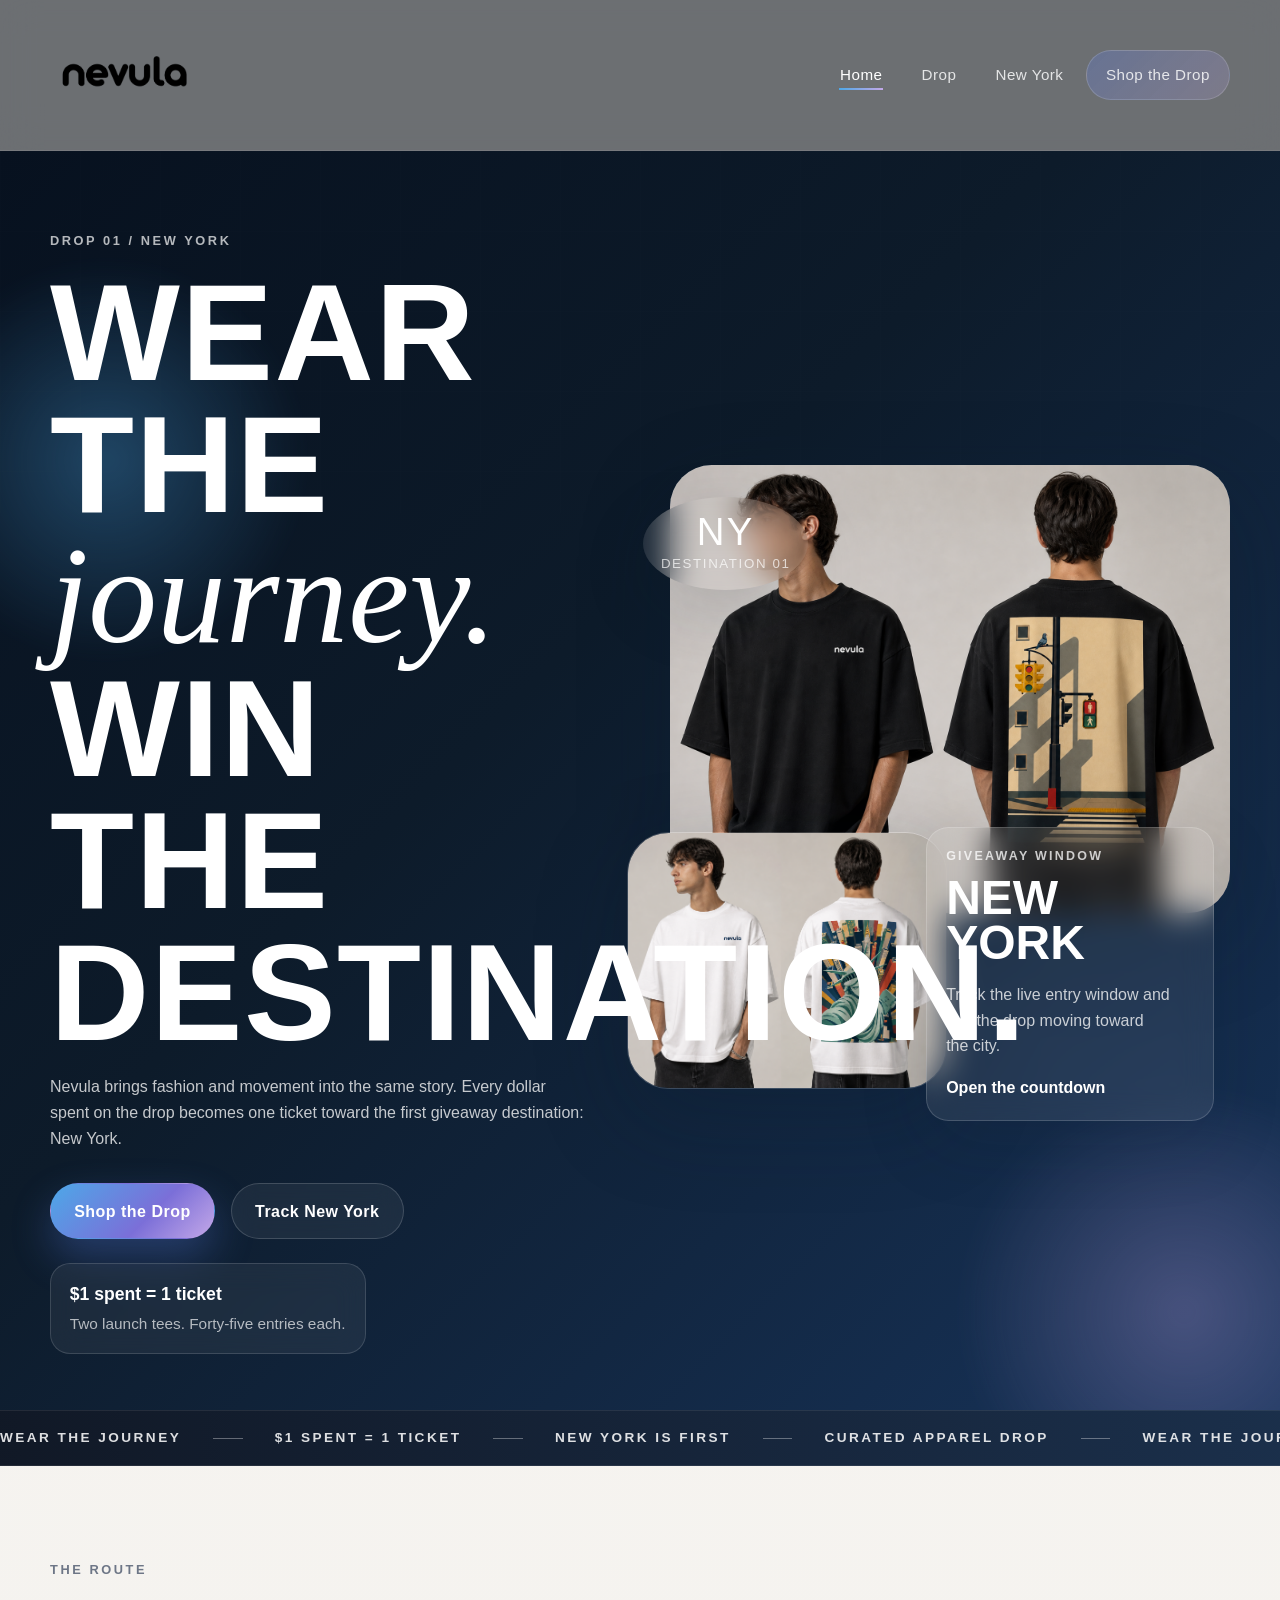
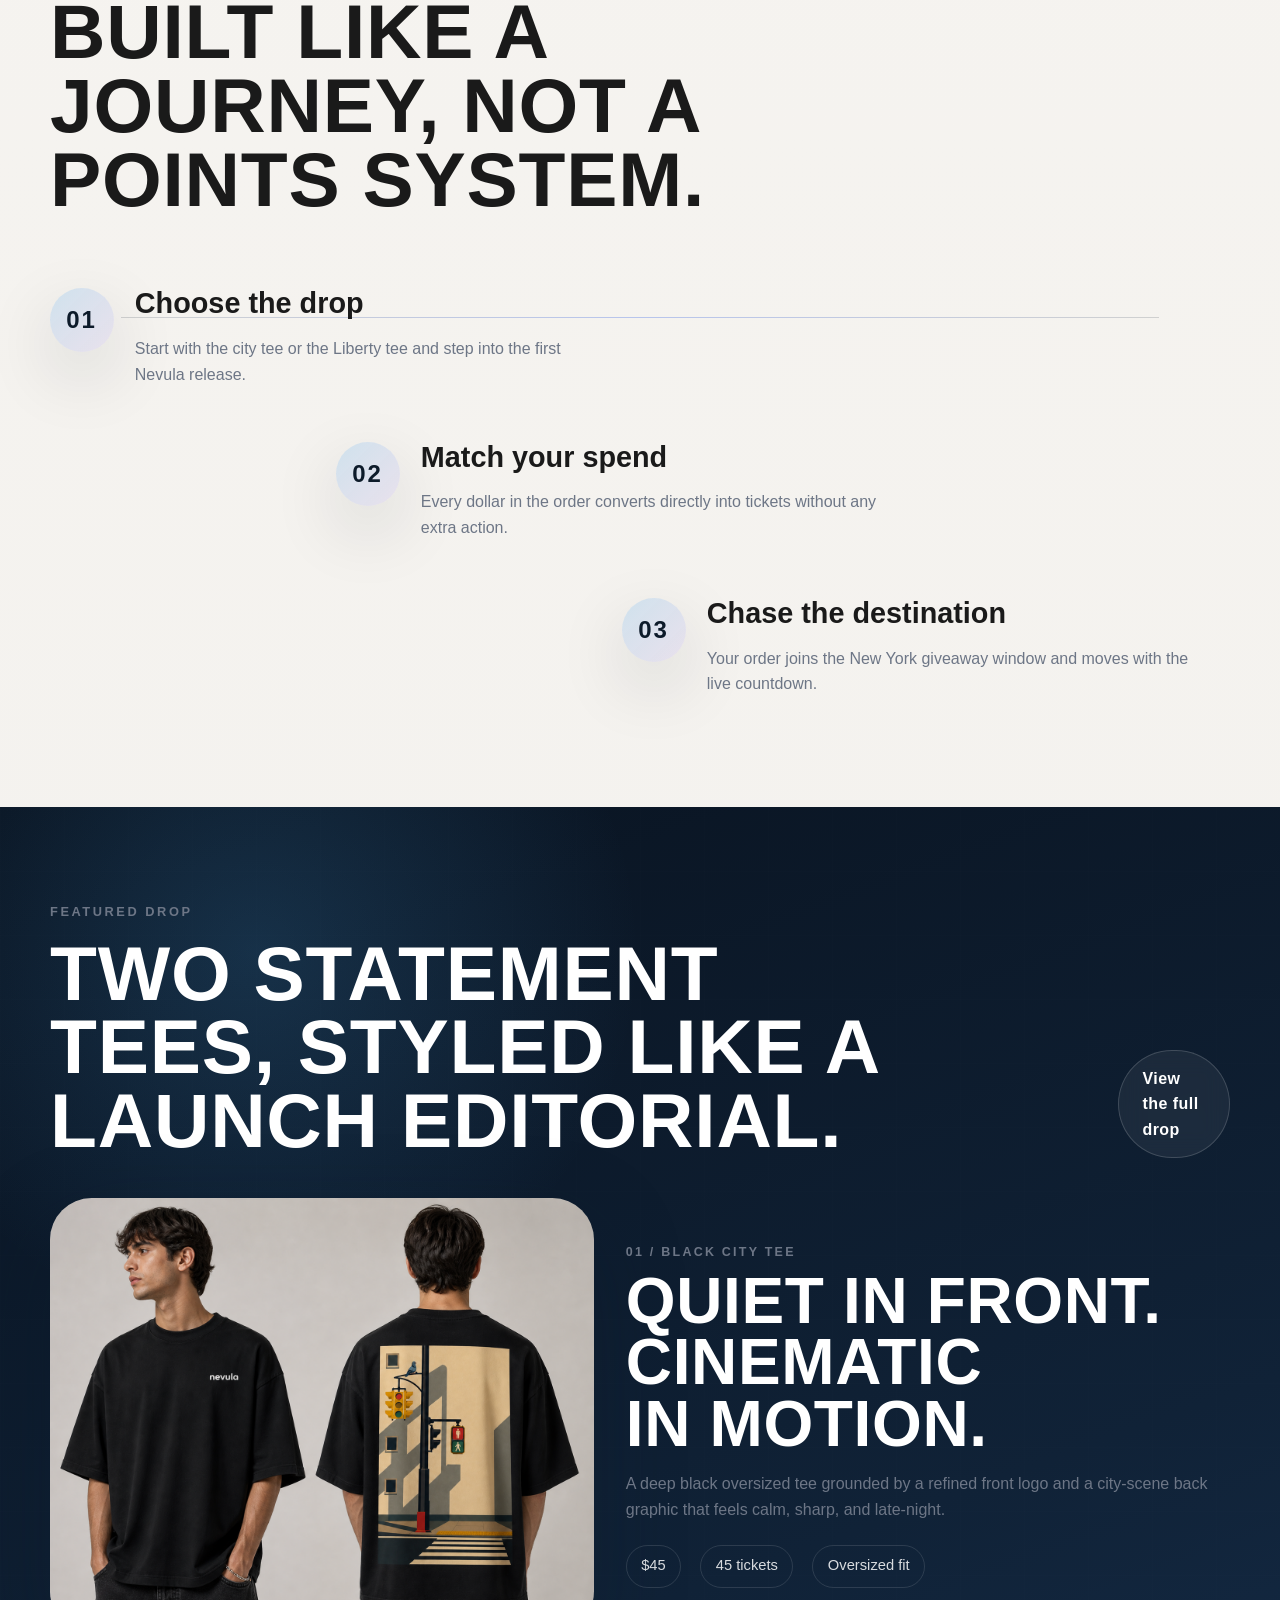
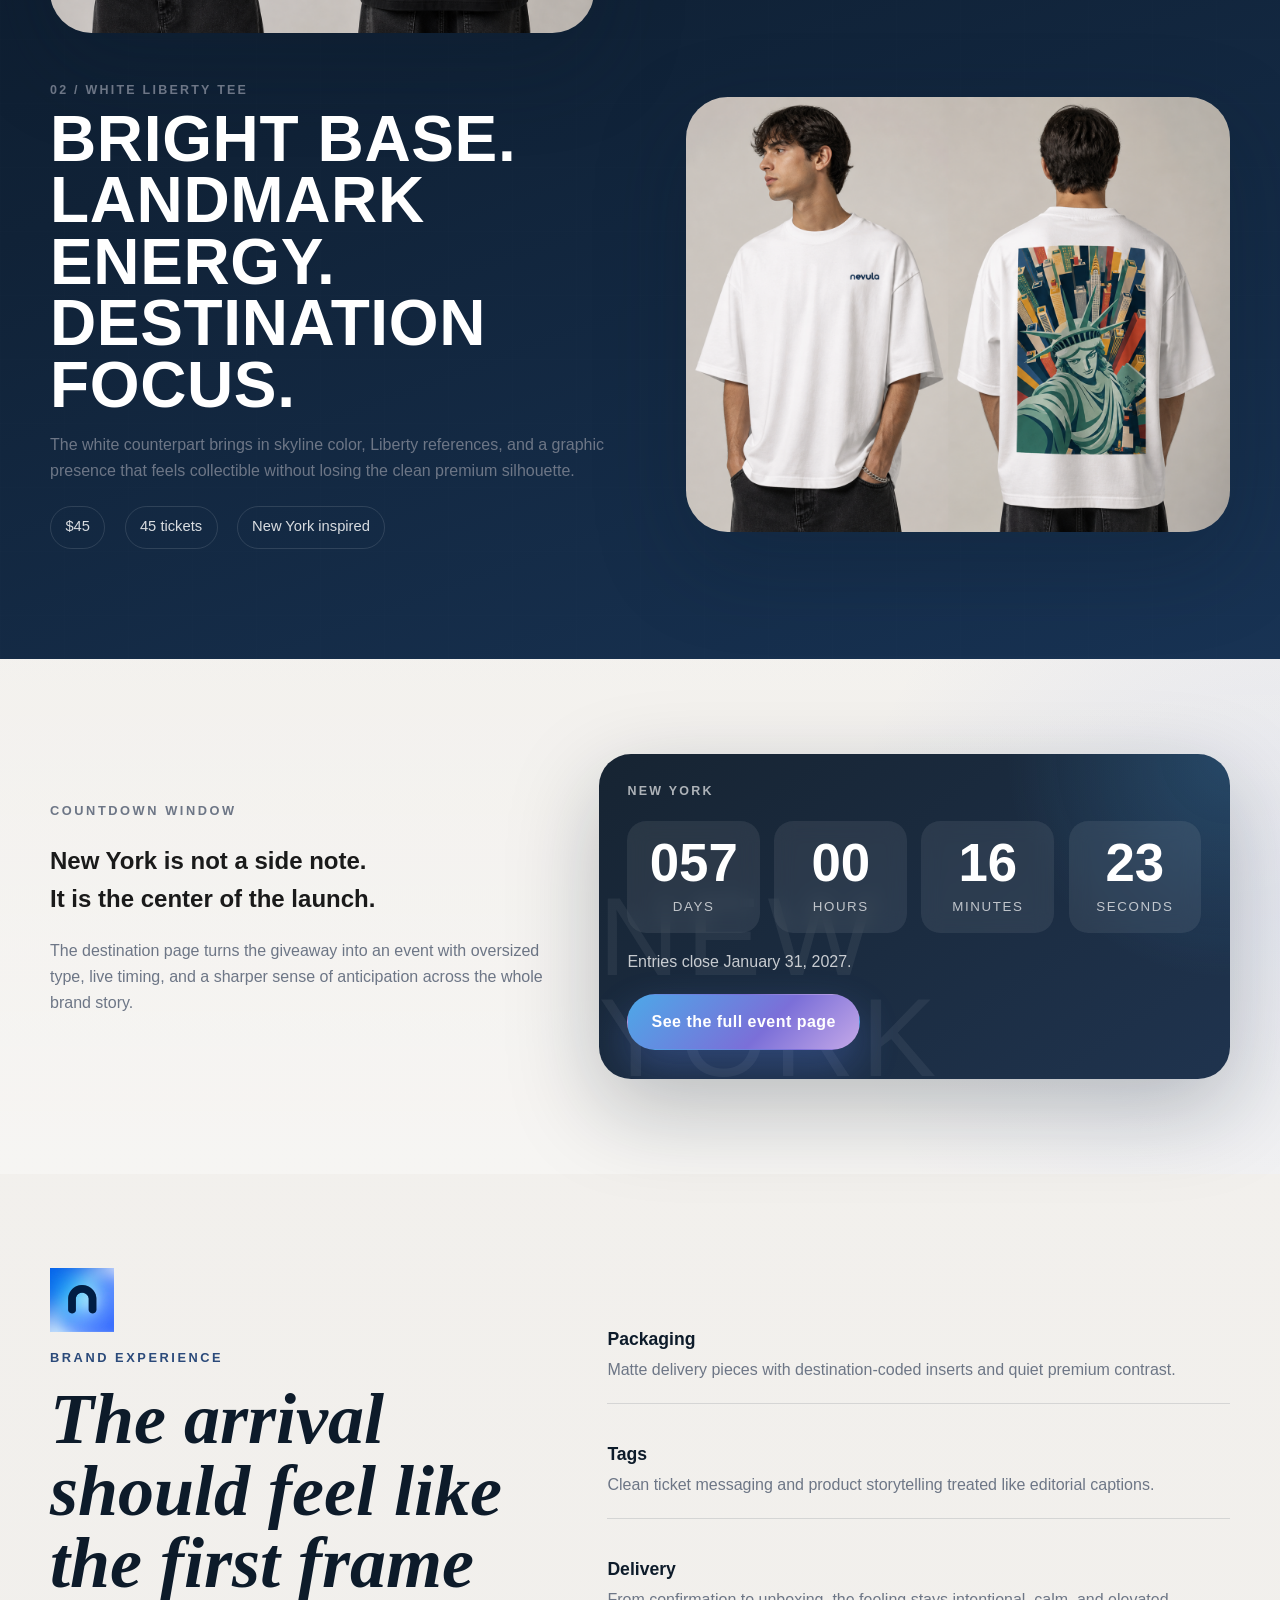
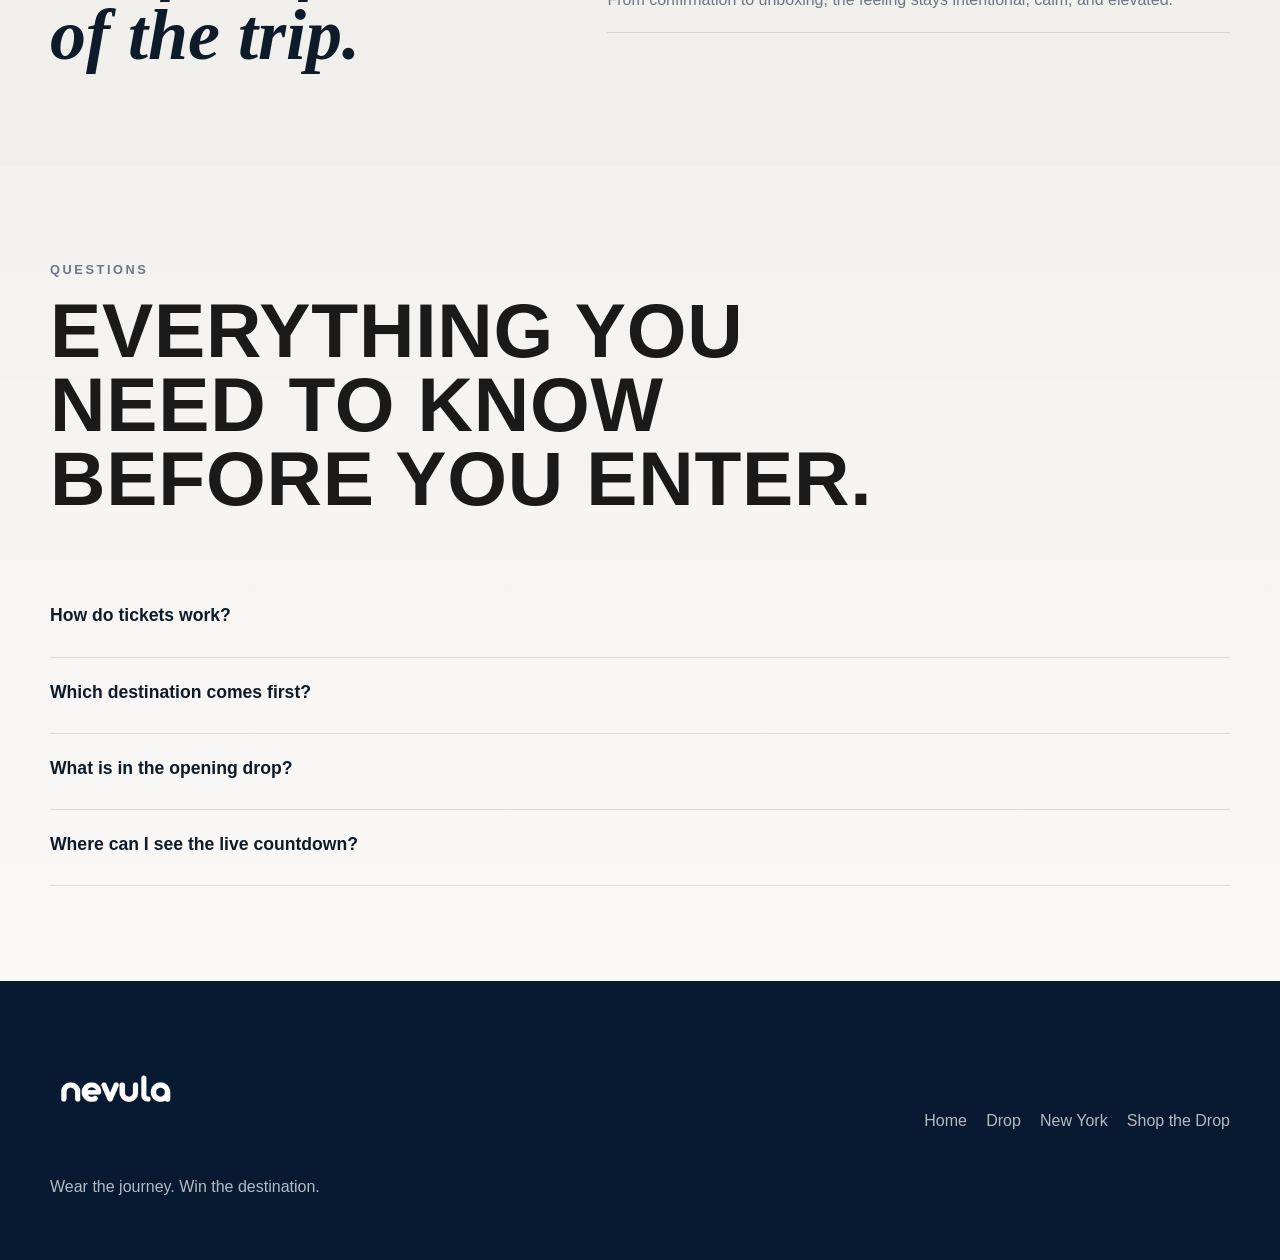
==== commit abd8c112: "Fix Nevula image paths" ====
--- a/index.html
+++ b/index.html
@@ -13,7 +13,7 @@
     <header class="site-header">
       <div class="container header-inner">
         <a class="brand" href="index.html" aria-label="Nevula home">
-          <img class="brand-logo" src="imgs/logo_main_dark.png" alt="Nevula logo">
+          <img class="brand-logo" src="imgs/logo-main-dark.png" alt="Nevula logo">
         </a>
         <button class="nav-toggle" type="button" aria-expanded="false" aria-controls="site-nav" data-nav-toggle>
           <span></span>
@@ -64,10 +64,10 @@
               <small>Destination 01</small>
             </div>
             <figure class="hero-figure hero-figure--main" data-parallax="18">
-              <img src="imgs/black_city_tee.png" alt="Black City Tee">
+              <img src="imgs/black-city-tee.png" alt="Black City Tee">
             </figure>
             <figure class="hero-figure hero-figure--float" data-parallax="12">
-              <img src="imgs/white_liberty_tee.png" alt="White Liberty Tee">
+              <img src="imgs/white-liberty-tee.png" alt="White Liberty Tee">
             </figure>
             <aside class="giveaway-preview" data-parallax="8">
               <p class="panel-label">Giveaway Window</p>
@@ -136,7 +136,7 @@
 
           <article class="lookbook lookbook--dark" data-reveal>
             <div class="lookbook__media" data-parallax="10">
-              <img src="imgs/black_city_tee.png" alt="Black City Tee editorial view">
+              <img src="imgs/black-city-tee.png" alt="Black City Tee editorial view">
             </div>
             <div class="lookbook__copy">
               <p class="lookbook__index">01 / Black City Tee</p>
@@ -168,7 +168,7 @@
               </div>
             </div>
             <div class="lookbook__media" data-parallax="10">
-              <img src="imgs/white_liberty_tee.png" alt="White Liberty Tee editorial view">
+              <img src="imgs/white-liberty-tee.png" alt="White Liberty Tee editorial view">
             </div>
           </article>
         </div>
@@ -214,7 +214,7 @@
       <section class="section section--light section--experience">
         <div class="container experience-story">
           <div class="experience-story__lead" data-reveal>
-            <img class="experience-story__mark" src="imgs/logo_second.png" alt="Nevula secondary logo">
+            <img class="experience-story__mark" src="imgs/logo-icon.png" alt="Nevula secondary logo">
             <p class="eyebrow">Brand Experience</p>
             <h2>The arrival should feel like the first frame of the trip.</h2>
           </div>
@@ -274,7 +274,7 @@
     <footer class="site-footer">
       <div class="container footer-inner">
         <div>
-          <img class="footer-logo" src="imgs/logo_main_dark.png" alt="Nevula logo">
+          <img class="footer-logo" src="imgs/logo-main-dark.png" alt="Nevula logo">
           <p>Wear the journey. Win the destination.</p>
         </div>
         <div class="footer-links">
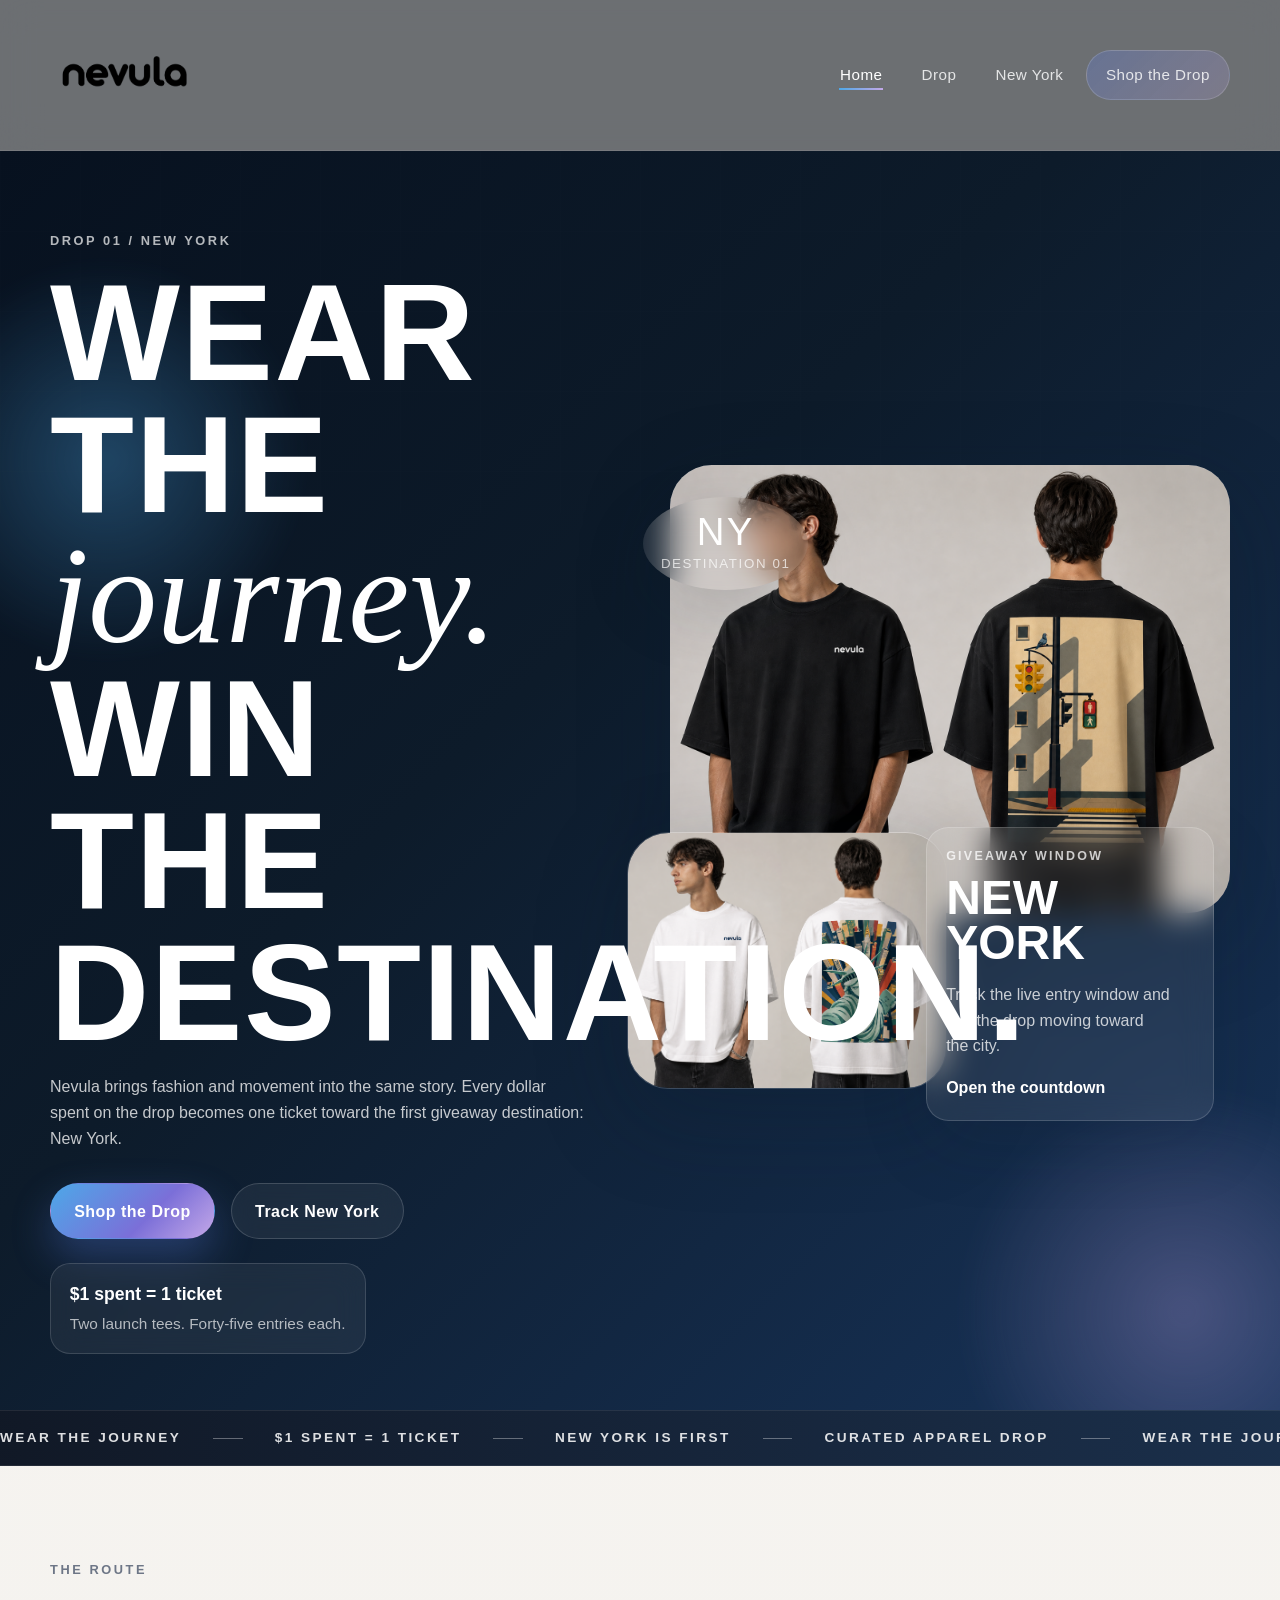
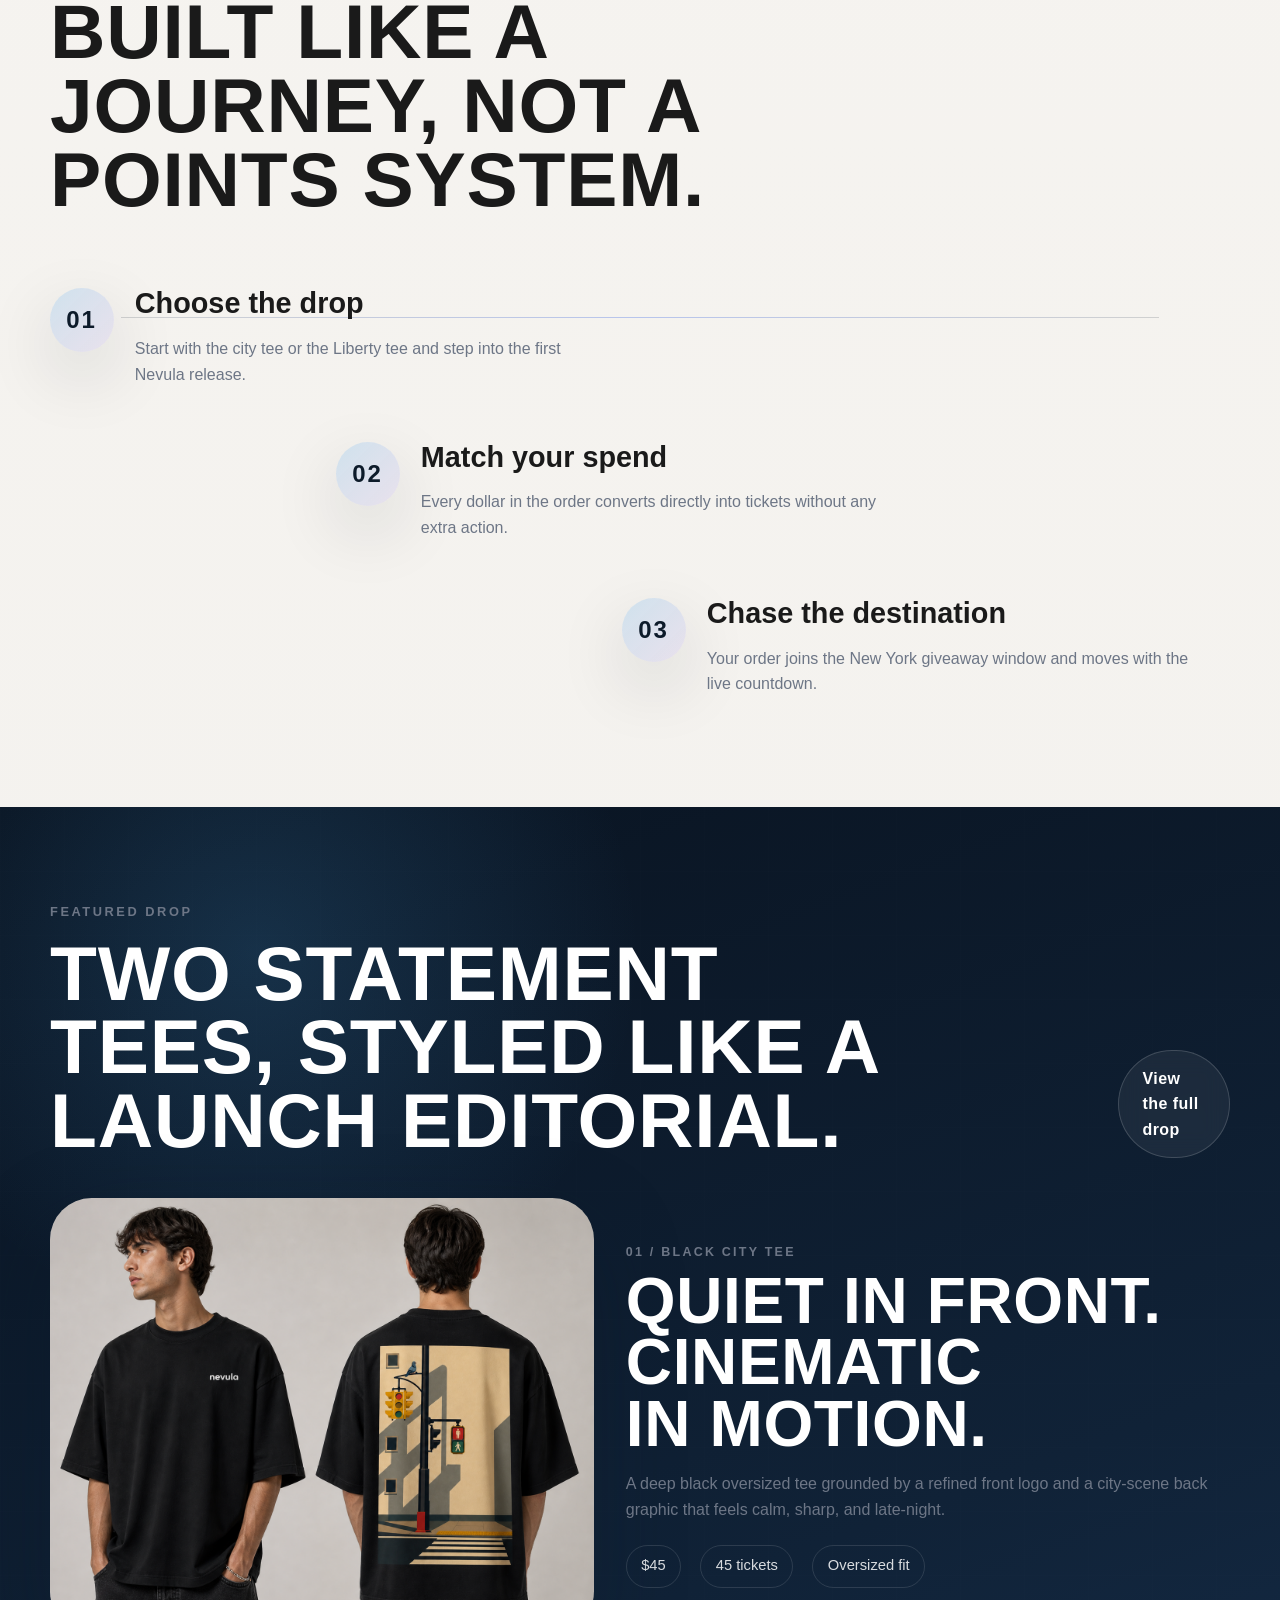
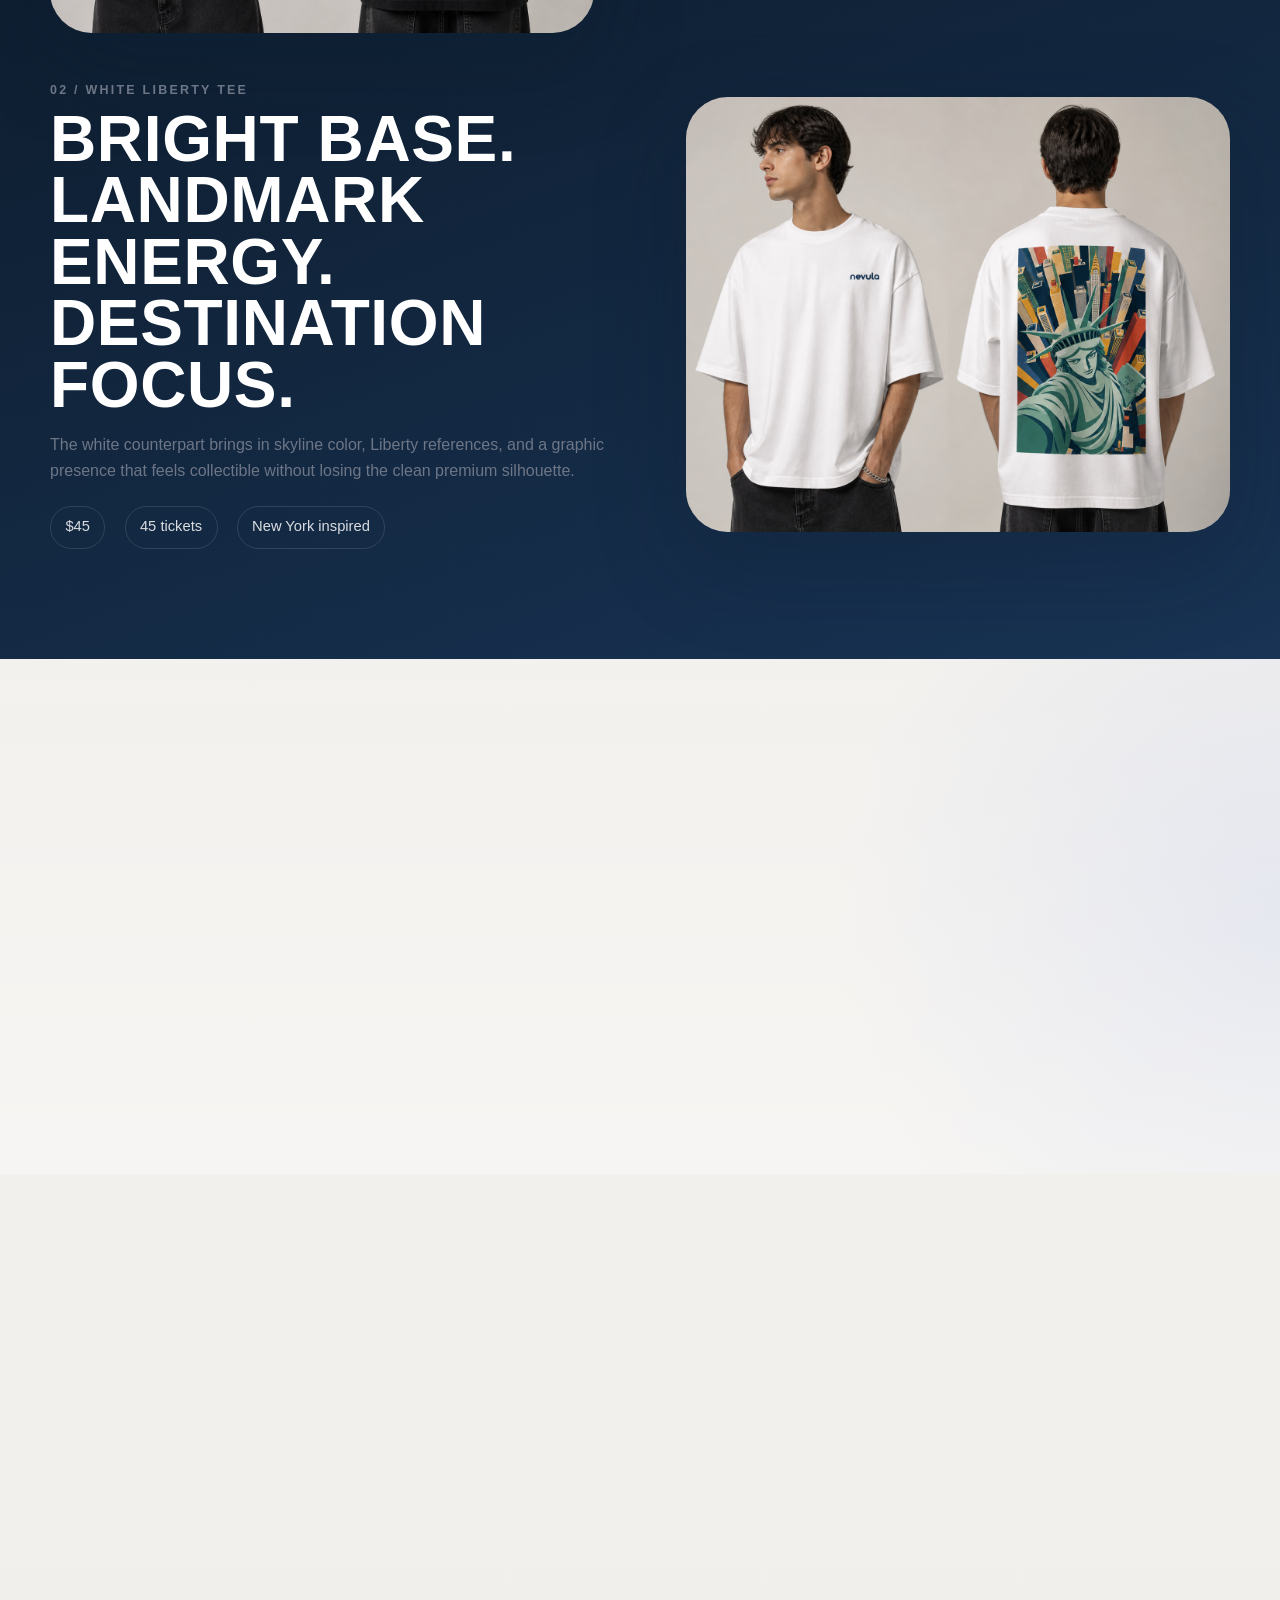
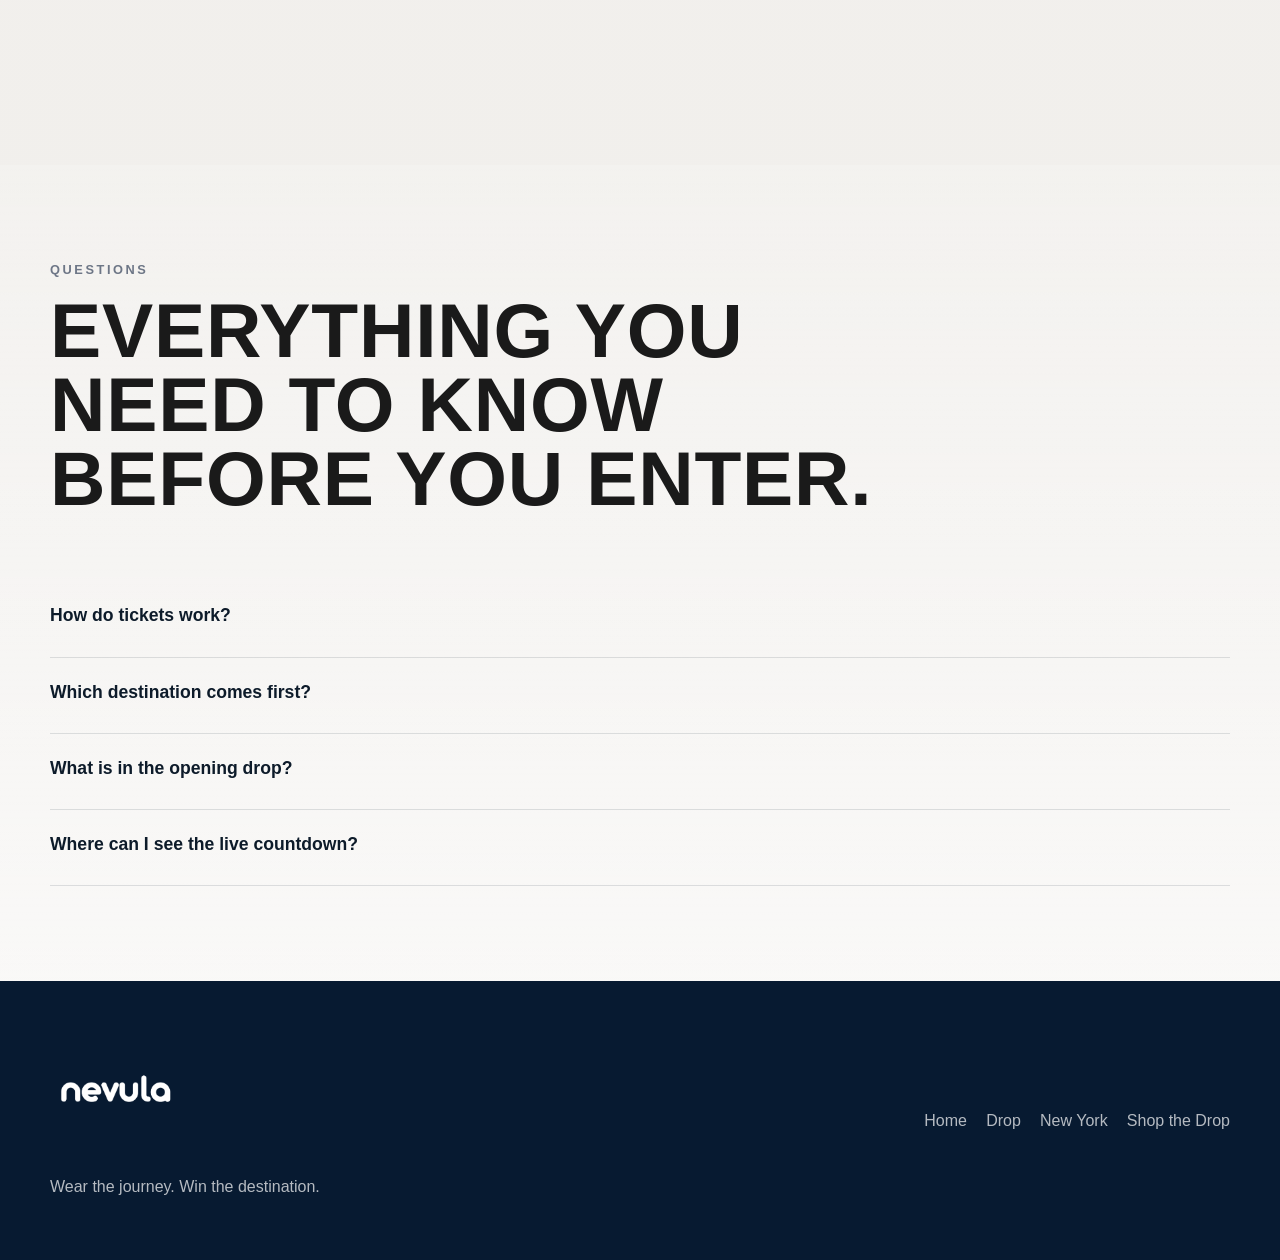
==== commit 25ff60b6: "Add favicon link to index.html" ====
--- a/index.html
+++ b/index.html
@@ -4,6 +4,7 @@
   <meta charset="UTF-8">
   <meta name="viewport" content="width=device-width, initial-scale=1.0">
   <meta name="description" content="Nevula is a travel-inspired apparel brand where every dollar spent earns one ticket toward the New York giveaway.">
+  <link rel="icon" type="image/png" href="imgs/logo-icon.png">
   <title>Nevula | Wear the journey. Win the destination.</title>
   <link rel="stylesheet" href="style.css">
   <script src="script.js" defer></script>
